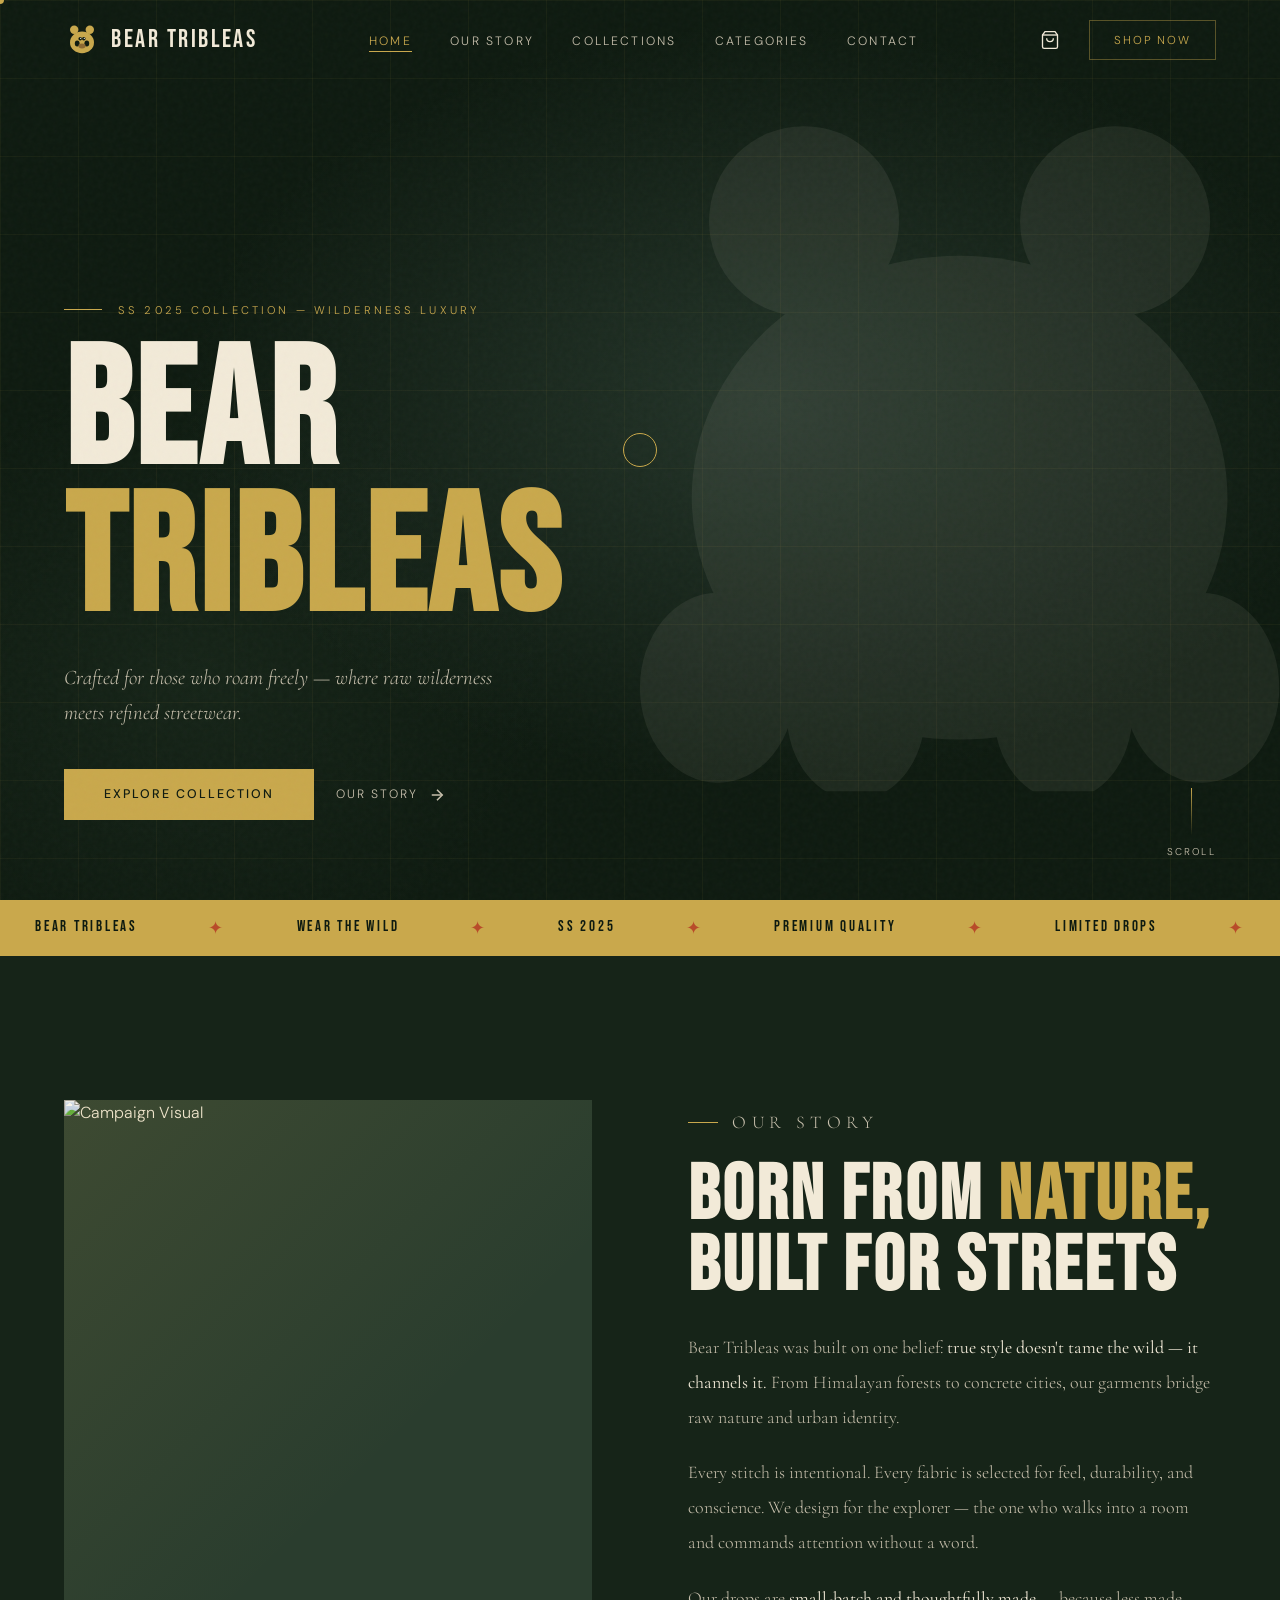
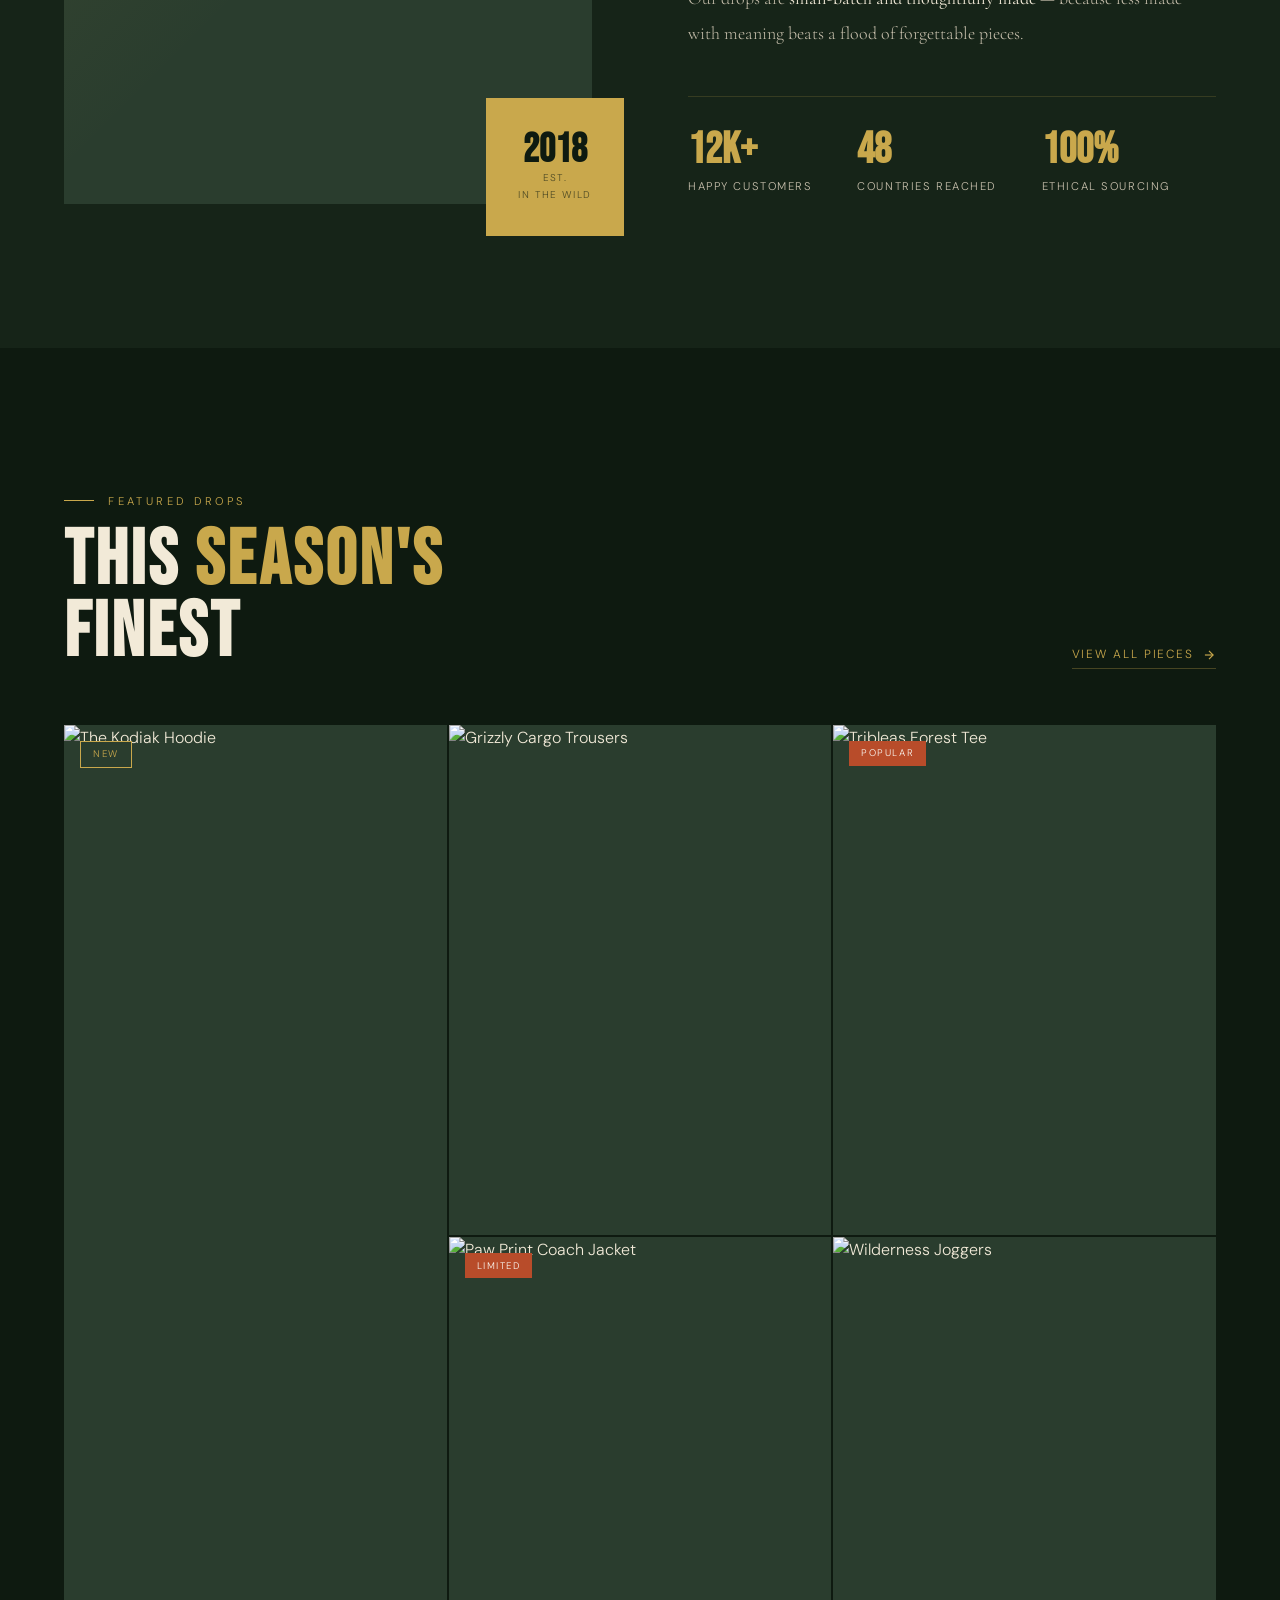
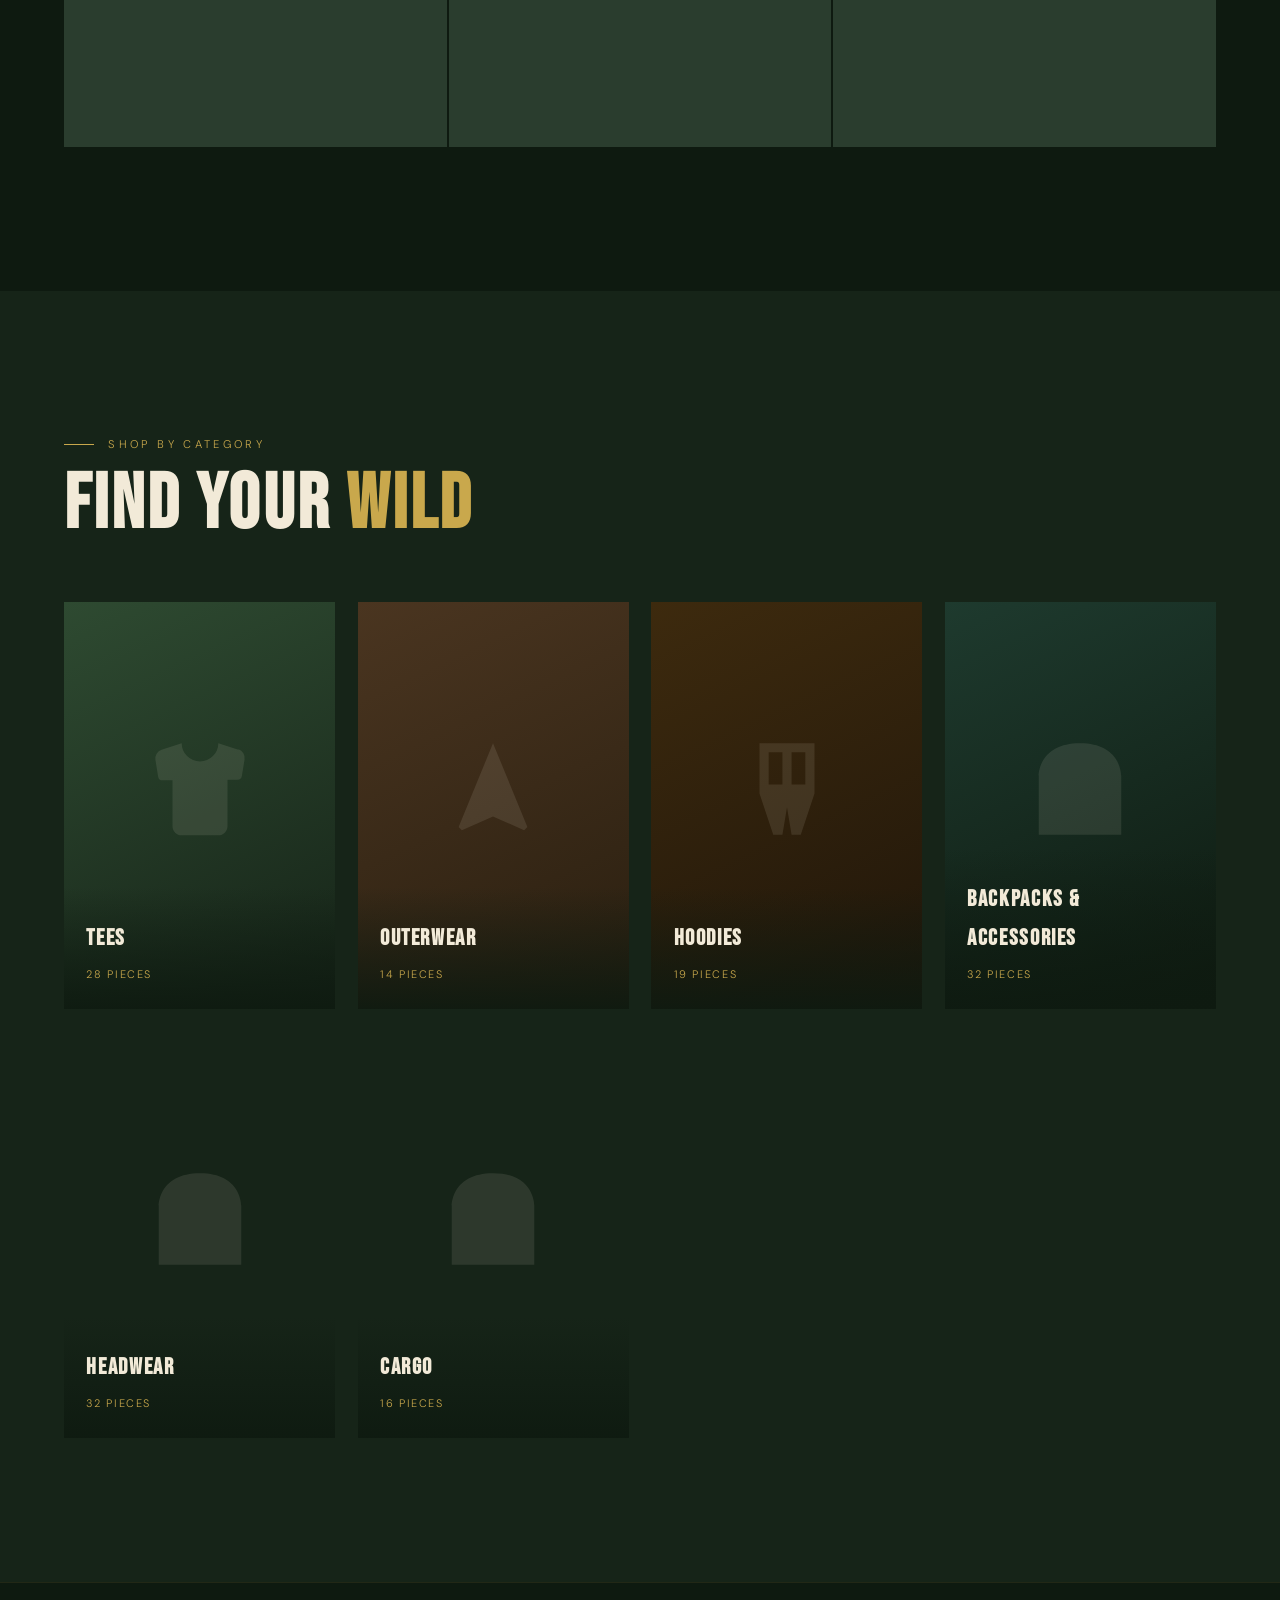
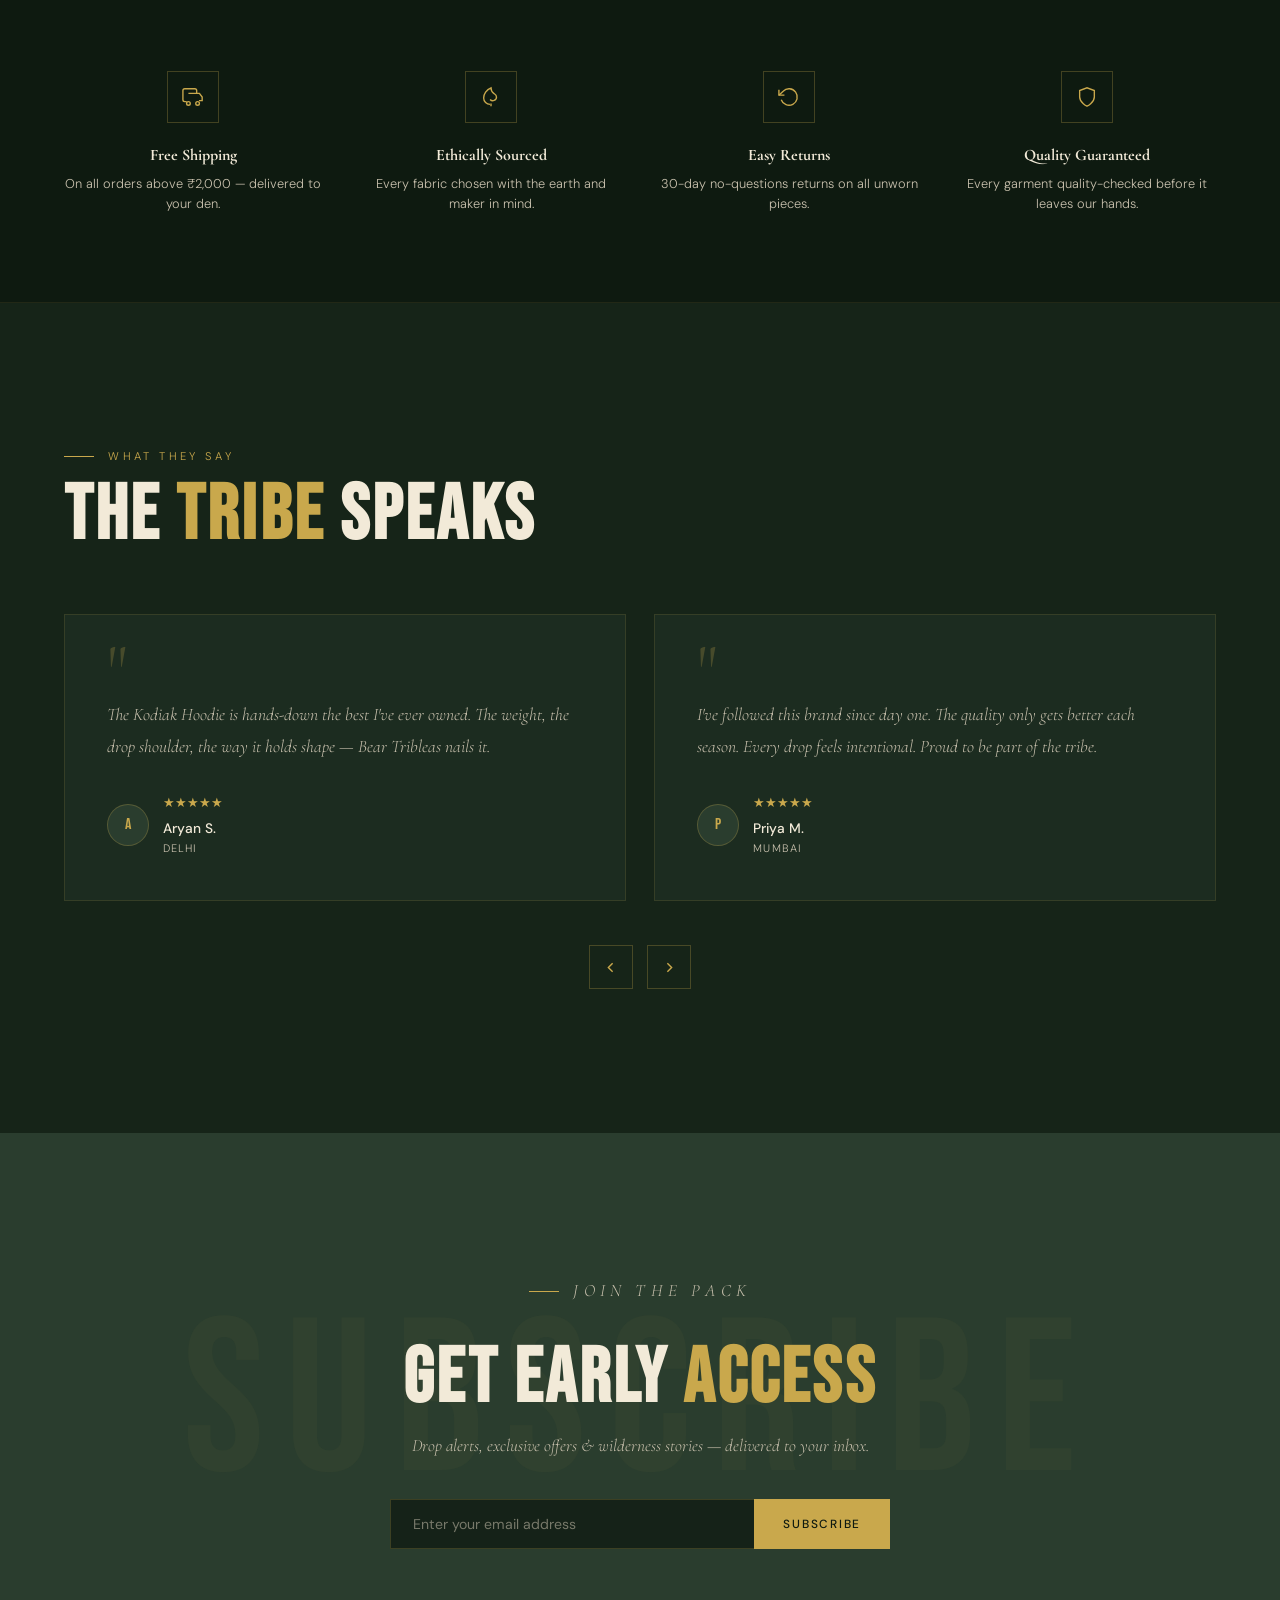
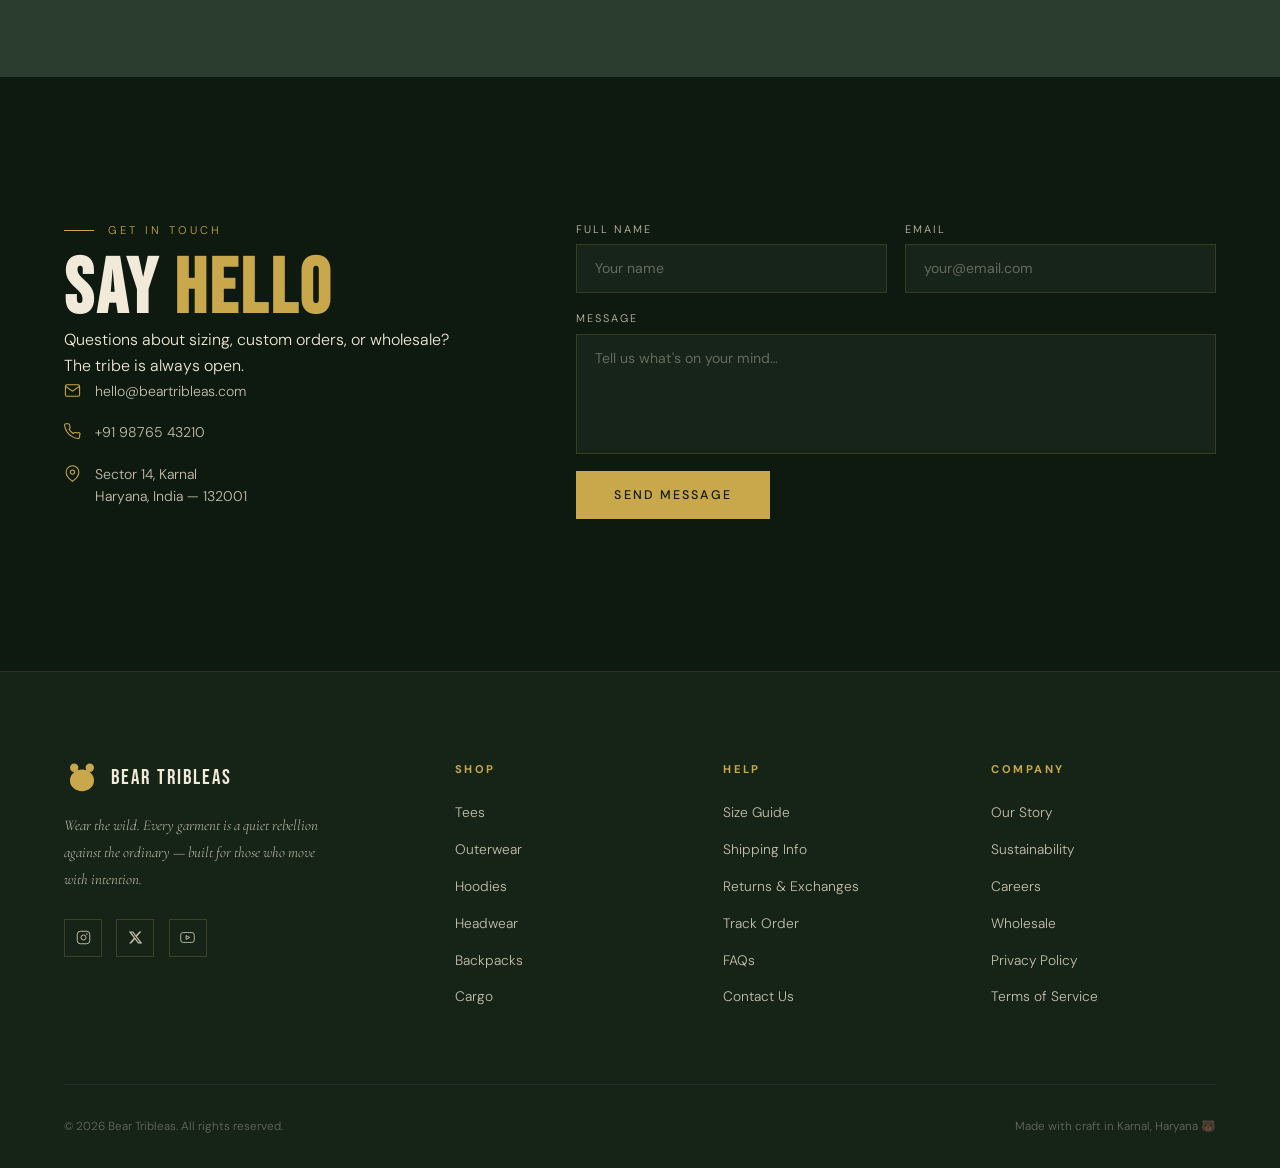
==== index.html @ a5406208 "Add files via upload" ====
<!DOCTYPE html>
<html lang="en">
<head>
  <meta charset="UTF-8"/>
  <meta name="viewport" content="width=device-width, initial-scale=1.0"/>
  <meta name="description" content="Bear Tribleas — Wilderness Luxury Clothing. Where raw nature meets refined streetwear."/>
  <title>Bear Tribleas — Wear the Wild</title>
  <link rel="preconnect" href="https://fonts.googleapis.com"/>
  <link rel="preconnect" href="https://fonts.gstatic.com" crossorigin/>
  <link href="https://fonts.googleapis.com/css2?family=Cormorant+Garamond:ital,wght@0,300;0,400;0,600;1,300;1,400&family=Bebas+Neue&family=DM+Sans:ital,wght@0,300;0,400;0,500;1,300&display=swap" rel="stylesheet"/>
  <link rel="stylesheet" href="style.css"/>
  
  <style>
    /* Dark Theme Checkout Modal Styles */
    .modal-overlay { display:none; position:fixed; inset:0; background:rgba(0,0,0,.8); z-index:9000; align-items:center; justify-content:center; backdrop-filter:blur(5px); }
    .modal-box { background:var(--surface); border:1px solid rgba(201,168,76,.2); padding:40px; border-radius:4px; max-width:440px; width:90%; position:relative; text-align:center; }
    .close-modal { position:absolute; top:16px; right:20px; background:none; border:none; font-size:24px; cursor:pointer; color:var(--muted); transition:color .2s; }
    .close-modal:hover { color:var(--rust); }
    .modal-box h2 { font-family:var(--ff-display); font-size:2.2rem; color:var(--cream); letter-spacing:.05em; margin-bottom:8px; }
    .modal-amount { color:var(--gold); font-family:var(--ff-mono); font-size:1.1rem; margin-bottom:24px; font-weight:700; }
    .pay-tabs { display:flex; gap:10px; margin-bottom:20px; justify-content:center; }
    .pay-tab { padding:10px 24px; border:1px solid rgba(201,168,76,.2); background:transparent; border-radius:2px; cursor:pointer; font-family:var(--ff-mono); font-size:12px; color:var(--muted); transition:all .2s; text-transform:uppercase; letter-spacing:.1em; }
    .pay-tab.active { border-color:var(--gold); color:var(--gold); background:rgba(201,168,76,.08); }
    .pay-input { width:100%; padding:14px 18px; border:1px solid rgba(201,168,76,.2); border-radius:2px; font-family:var(--ff-body); font-size:14px; background:rgba(14,26,16,.5); color:var(--cream); outline:none; margin-bottom:16px; transition:border-color .2s; }
    .pay-input:focus { border-color:var(--gold); }
    .pay-btn { width:100%; background:var(--gold); border:none; border-radius:2px; color:#162418; font-family:var(--ff-mono); font-weight:700; font-size:13px; letter-spacing:.15em; text-transform:uppercase; padding:18px; cursor:pointer; transition:background .2s; }
    .pay-btn:hover { background:var(--gold-lt); }
  </style>
</head>
<body>
<div id="cursor-dot"></div>
<div id="cursor-ring"></div>
<div class="cart-overlay" id="cart-overlay"></div>

<div id="cart-drawer" role="dialog" aria-label="Shopping cart">
  <div class="cart-head">
    <h3>Your Bag</h3>
    <button class="cart-head-close" data-cart-close aria-label="Close cart">
      <svg viewBox="0 0 24 24" fill="none" stroke="currentColor" stroke-width="2"><line x1="18" y1="6" x2="6" y2="18"/><line x1="6" y1="6" x2="18" y2="18"/></svg>
    </button>
  </div>
  <div class="cart-body" id="cart-body"></div>
  <div class="cart-foot">
    <div class="cart-subtotal">
      <span>Total</span>
      <strong id="cart-total">₹0</strong>
    </div>
    <button class="cart-checkout-btn" onclick="openCheckout()" style="border:none; cursor:pointer;">Checkout</button>
  </div>
</div>

<div class="mobile-nav-overlay" id="mobile-nav-overlay">
  <a href="index.html">Home</a>
  <a href="#about">Story</a>
  <a href="#home-collections">Shop</a>
  <a href="#categories">Categories</a>
  <a href="#contact">Contact</a>
</div>

<nav id="main-nav" role="navigation" aria-label="Main navigation">
  <a href="index.html" class="nav-logo" aria-label="Bear Tribleas home">
    <svg viewBox="0 0 60 60" fill="none" xmlns="http://www.w3.org/2000/svg" aria-hidden="true" style="width:36px; height:36px;">
      <circle cx="17" cy="13" r="7" fill="#c9a84c"/>
      <circle cx="43" cy="13" r="7" fill="#c9a84c"/>
      <ellipse cx="30" cy="34" rx="20" ry="18" fill="#c9a84c"/>
      <ellipse cx="22" cy="36" rx="4"  ry="5"  fill="#0e1a10"/>
      <ellipse cx="38" cy="36" rx="4"  ry="5"  fill="#0e1a10"/>
      <ellipse cx="30" cy="40" rx="6"  ry="4"  fill="#8c6832"/>
      <circle cx="27" cy="28" r="3" fill="#0e1a10"/>
      <circle cx="33" cy="28" r="3" fill="#0e1a10"/>
      <circle cx="27.8" cy="27.2" r="1" fill="#fff"/>
      <circle cx="33.8" cy="27.2" r="1" fill="#fff"/>
    </svg>
    <span class="nav-logo-text">Bear Tribleas</span>
  </a>

  <ul class="nav-links">
    <li><a href="#hero" class="active">Home</a></li>
    <li><a href="#about">Our Story</a></li>
    <li><a href="#home-collections">Collections</a></li>
    <li><a href="#categories">Categories</a></li>
    <li><a href="#contact">Contact</a></li>
  </ul>

  <div class="nav-actions">
    <button class="nav-cart-btn" data-cart-open aria-label="Open cart">
      <svg viewBox="0 0 24 24" fill="none" stroke="currentColor" stroke-width="1.6">
        <path d="M6 2L3 6v14a2 2 0 002 2h14a2 2 0 002-2V6l-3-4z"/>
        <line x1="3" y1="6" x2="21" y2="6"/>
        <path d="M16 10a4 4 0 01-8 0"/>
      </svg>
      <span class="cart-badge" id="cart-badge">0</span>
    </button>
    <a href="tees.html" class="nav-shop-btn">Shop Now</a>
    <button class="nav-hamburger" id="nav-hamburger" aria-label="Toggle menu" aria-expanded="false">
      <span></span><span></span><span></span>
    </button>
  </div>
</nav>

<section id="hero">
  <div class="hero-bg" aria-hidden="true"></div>
  <div class="hero-grid" aria-hidden="true"></div>
  <div class="hero-bear-bg" aria-hidden="true">
    <svg viewBox="0 0 400 400" fill="var(--cream)" xmlns="http://www.w3.org/2000/svg">
      <circle cx="110" cy="70"  r="55"/>
      <circle cx="290" cy="70"  r="55"/>
      <ellipse cx="200" cy="230" rx="155" ry="140"/>
      <ellipse cx="60"  cy="340" rx="45"  ry="55"/>
      <ellipse cx="340" cy="340" rx="45"  ry="55"/>
      <ellipse cx="140" cy="355" rx="40"  ry="50"/>
      <ellipse cx="260" cy="355" rx="40"  ry="50"/>
    </svg>
  </div>

  <div class="hero-content">
    <p class="hero-eyebrow">SS 2025 Collection — Wilderness Luxury</p>
    <h1 class="hero-title">BEAR<em>TRIBLEAS</em></h1>
    <p class="hero-sub">Crafted for those who roam freely — where raw wilderness meets refined streetwear.</p>
    <div class="hero-ctas">
      <a href="tees.html" class="btn-primary"><span>Explore Collection</span></a>
      <a href="#about" class="btn-ghost">
        Our Story
        <svg viewBox="0 0 24 24" fill="none" stroke="currentColor" stroke-width="2" width="18" height="18">
          <line x1="5" y1="12" x2="19" y2="12"/>
          <polyline points="12 5 19 12 12 19"/>
        </svg>
      </a>
    </div>
  </div>

  <div class="hero-scroll-hint" aria-hidden="true">
    <div class="scroll-bar"></div>
    <span>Scroll</span>
  </div>
</section>

<div class="marquee-strip" aria-hidden="true">
  <div class="marquee-track">
    <span>Bear Tribleas</span><span class="sep">✦</span>
    <span>Wear The Wild</span><span class="sep">✦</span>
    <span>SS 2025</span><span class="sep">✦</span>
    <span>Premium Quality</span><span class="sep">✦</span>
    <span>Limited Drops</span><span class="sep">✦</span>
    <span>Wilderness Luxury</span><span class="sep">✦</span>
    <span>Crafted Bold</span><span class="sep">✦</span>
    <span>Bear Tribleas</span><span class="sep">✦</span>
    <span>Wear The Wild</span><span class="sep">✦</span>
    <span>SS 2025</span><span class="sep">✦</span>
    <span>Premium Quality</span><span class="sep">✦</span>
    <span>Limited Drops</span><span class="sep">✦</span>
    <span>Wilderness Luxury</span><span class="sep">✦</span>
    <span>Crafted Bold</span><span class="sep">✦</span>
    <span>Bear Tribleas</span><span class="sep">✦</span>
    <span>Wear The Wild</span><span class="sep">✦</span>
    <span>SS 2025</span><span class="sep">✦</span>
    <span>Premium Quality</span><span class="sep">✦</span>
    <span>Limited Drops</span><span class="sep">✦</span>
    <span>Wilderness Luxury</span><span class="sep">✦</span>
    <span>Crafted Bold</span><span class="sep">✦</span>
  </div>
</div>

<section id="about">
  <div class="container">
    <div class="about-grid">
      <div class="about-visual reveal">
        <div class="about-img">
          <img src="https://images.unsplash.com/photo-1551698618-1dfe5d97d256?auto=format&fit=crop&w=800&q=80" alt="Campaign Visual" style="width:100%; height:100%; object-fit:cover;">
        </div>
        <div class="about-badge">
          <strong>2018</strong>
          <small>Est.<br>in the wild</small>
        </div>
      </div>
      <div class="about-copy reveal" style="transition-delay:.18s;">
        <p class="section-label">Our Story</p>
        <h2 class="section-title">Born From <em>Nature,</em><br>Built For Streets</h2>
        <br>
        <p>Bear Tribleas was built on one belief: <strong>true style doesn't tame the wild — it channels it.</strong> From Himalayan forests to concrete cities, our garments bridge raw nature and urban identity.</p>
        <p>Every stitch is intentional. Every fabric is selected for feel, durability, and conscience. We design for the explorer — the one who walks into a room and commands attention without a word.</p>
        <p>Our drops are <strong>small-batch and thoughtfully made</strong> — because less made with meaning beats a flood of forgettable pieces.</p>
        <div class="stats-row">
          <div class="stat"><strong>12K+</strong><span>Happy Customers</span></div>
          <div class="stat"><strong>48</strong><span>Countries Reached</span></div>
          <div class="stat"><strong>100%</strong><span>Ethical Sourcing</span></div>
        </div>
      </div>
    </div>
  </div>
</section>

<section id="home-collections">
  <div class="container">
    <div class="collections-head reveal">
      <div>
        <p class="section-label">Featured Drops</p>
        <h2 class="section-title">This <em>Season's</em><br>Finest</h2>
      </div>
      <a href="tees.html" class="view-all-link">
        View All Pieces
        <svg viewBox="0 0 24 24" fill="none" stroke="currentColor" stroke-width="2"><line x1="5" y1="12" x2="19" y2="12"/><polyline points="12 5 19 12 12 19"/></svg>
      </a>
    </div>

    <div class="products-grid">
      <div class="product-card featured reveal" style="transition-delay:0s;">
        <div class="product-thumb">
          <img src="https://images.unsplash.com/photo-1556821840-3a63f95609a7?auto=format&fit=crop&w=600&q=80" alt="The Kodiak Hoodie" style="width:100%; height:100%; object-fit:cover;">
          <div class="product-badge new">New</div>
        </div>
        <div class="product-info">
          <div class="product-name">The Kodiak Hoodie</div>
          <div class="product-meta">
            <span class="product-price">₹3,499</span>
            <button class="product-add" data-add-cart data-name="The Kodiak Hoodie" data-price="₹3,499" data-img="https://images.unsplash.com/photo-1556821840-3a63f95609a7?auto=format&fit=crop&w=600&q=80" aria-label="Add The Kodiak Hoodie to cart">
              <svg viewBox="0 0 24 24" fill="none" stroke="currentColor" stroke-width="2"><line x1="12" y1="5" x2="12" y2="19"/><line x1="5" y1="12" x2="19" y2="12"/></svg>
            </button>
          </div>
        </div>
      </div>

      <div class="product-card reveal" style="transition-delay:0.08s;">
        <div class="product-thumb">
          <img src="https://images.unsplash.com/photo-1542272604-787c3835535d?auto=format&fit=crop&w=600&q=80" alt="Grizzly Cargo Trousers" style="width:100%; height:100%; object-fit:cover;">
        </div>
        <div class="product-info">
          <div class="product-name">Grizzly Cargo Trousers</div>
          <div class="product-meta">
            <span class="product-price">₹4,299</span>
            <button class="product-add" data-add-cart data-name="Grizzly Cargo Trousers" data-price="₹4,299" data-img="https://images.unsplash.com/photo-1542272604-787c3835535d?auto=format&fit=crop&w=600&q=80" aria-label="Add Grizzly Cargo Trousers to cart">
              <svg viewBox="0 0 24 24" fill="none" stroke="currentColor" stroke-width="2"><line x1="12" y1="5" x2="12" y2="19"/><line x1="5" y1="12" x2="19" y2="12"/></svg>
            </button>
          </div>
        </div>
      </div>

      <div class="product-card reveal" style="transition-delay:0.16s;">
        <div class="product-thumb">
          <img src="https://images.unsplash.com/photo-1521572163474-6864f9cf17ab?auto=format&fit=crop&w=600&q=80" alt="Tribleas Forest Tee" style="width:100%; height:100%; object-fit:cover;">
          <div class="product-badge sale">Popular</div>
        </div>
        <div class="product-info">
          <div class="product-name">Tribleas Forest Tee</div>
          <div class="product-meta">
            <span class="product-price">₹1,799</span>
            <button class="product-add" data-add-cart data-name="Tribleas Forest Tee" data-price="₹1,799" data-img="https://images.unsplash.com/photo-1521572163474-6864f9cf17ab?auto=format&fit=crop&w=600&q=80" aria-label="Add Tribleas Forest Tee to cart">
              <svg viewBox="0 0 24 24" fill="none" stroke="currentColor" stroke-width="2"><line x1="12" y1="5" x2="12" y2="19"/><line x1="5" y1="12" x2="19" y2="12"/></svg>
            </button>
          </div>
        </div>
      </div>

      <div class="product-card reveal" style="transition-delay:0.24s;">
        <div class="product-thumb">
          <img src="https://images.unsplash.com/photo-1591047139829-d91aecb6caea?auto=format&fit=crop&w=600&q=80" alt="Paw Print Coach Jacket" style="width:100%; height:100%; object-fit:cover;">
          <div class="product-badge sale">Limited</div>
        </div>
        <div class="product-info">
          <div class="product-name">Paw Print Coach Jacket</div>
          <div class="product-meta">
            <span class="product-price">₹5,999</span>
            <button class="product-add" data-add-cart data-name="Paw Print Coach Jacket" data-price="₹5,999" data-img="https://images.unsplash.com/photo-1591047139829-d91aecb6caea?auto=format&fit=crop&w=600&q=80" aria-label="Add Paw Print Coach Jacket to cart">
              <svg viewBox="0 0 24 24" fill="none" stroke="currentColor" stroke-width="2"><line x1="12" y1="5" x2="12" y2="19"/><line x1="5" y1="12" x2="19" y2="12"/></svg>
            </button>
          </div>
        </div>
      </div>

      <div class="product-card reveal" style="transition-delay:0.32s;">
        <div class="product-thumb">
          <img src="https://images.unsplash.com/photo-1517438322307-e67111335449?auto=format&fit=crop&w=600&q=80" alt="Wilderness Joggers" style="width:100%; height:100%; object-fit:cover;">
        </div>
        <div class="product-info">
          <div class="product-name">Wilderness Joggers</div>
          <div class="product-meta">
            <span class="product-price">₹2,899</span>
            <button class="product-add" data-add-cart data-name="Wilderness Joggers" data-price="₹2,899" data-img="https://images.unsplash.com/photo-1517438322307-e67111335449?auto=format&fit=crop&w=600&q=80" aria-label="Add Wilderness Joggers to cart">
              <svg viewBox="0 0 24 24" fill="none" stroke="currentColor" stroke-width="2"><line x1="12" y1="5" x2="12" y2="19"/><line x1="5" y1="12" x2="19" y2="12"/></svg>
            </button>
          </div>
        </div>
      </div>
    </div>
  </div>
</section>

<section id="categories">
  <div class="container">
    <div class="reveal">
      <p class="section-label">Shop By Category</p>
      <h2 class="section-title">Find Your <em>Wild</em></h2>
    </div>
    <div class="cats-grid">
      <a href="tees.html" class="cat-card reveal" style="transition-delay:0s;">
        <div class="cat-bg"></div>
        <div class="cat-icon">
          <svg viewBox="0 0 24 24" fill="var(--cream)"><path d="M20.38 3.46L16 2a4 4 0 01-8 0L3.62 3.46a2 2 0 00-1.34 2.23l.58 3.57a1 1 0 00.99.86H6v10c0 1.1.9 2 2 2h8c1.1 0 2-.9 2-2V10h2.15a1 1 0 00.99-.86l.58-3.57a2 2 0 00-1.34-2.23z"/></svg>
        </div>
        <div class="cat-label">
          <h3>Tees</h3>
          <span>28 Pieces</span>
        </div>
      </a>
      <a href="outerwear.html" class="cat-card reveal" style="transition-delay:0.1s;">
        <div class="cat-bg"></div>
        <div class="cat-icon">
          <svg viewBox="0 0 24 24" fill="var(--cream)"><path d="M12 2L4.5 20.29l.71.71L12 18l6.79 3 .71-.71z"/></svg>
        </div>
        <div class="cat-label">
          <h3>Outerwear</h3>
          <span>14 Pieces</span>
        </div>
      </a>
      <a href="hoodies.html" class="cat-card reveal" style="transition-delay:0.2s;">
        <div class="cat-bg"></div>
        <div class="cat-icon">
          <svg viewBox="0 0 24 24" fill="var(--cream)"><path d="M6 2v11l3 9h2l1-6 1 6h2l3-9V2H6zm5 9H8V4h3v7zm5 0h-3V4h3v7z"/></svg>
        </div>
        <div class="cat-label">
          <h3>Hoodies</h3>
          <span>19 Pieces</span>
        </div>
      </a>
      <a href="backpacks.html" class="cat-card reveal" style="transition-delay:0.3s;">
        <div class="cat-bg"></div>
        <div class="cat-icon">
          <svg viewBox="0 0 24 24" fill="var(--cream)"><path d="M3 9h18M3 9s0-7 9-7 9 7 9 7v13H3z"/></svg>
        </div>
        <div class="cat-label">
          <h3>Backpacks & Accessories</h3>
          <span>32 Pieces</span>
        </div>
      </a>
      <a href="headwear.html" class="cat-card reveal" style="transition-delay:0.4s;">
        <div class="cat-bg"></div>
        <div class="cat-icon">
          <svg viewBox="0 0 24 24" fill="var(--cream)"><path d="M3 9h18M3 9s0-7 9-7 9 7 9 7v13H3z"/></svg>
        </div>
        <div class="cat-label">
          <h3>Headwear</h3>
          <span>32 Pieces</span>
        </div>
      </a>
      <a href="cargo.html" class="cat-card reveal" style="transition-delay:0.5s;">
        <div class="cat-bg"></div>
        <div class="cat-icon">
          <svg viewBox="0 0 24 24" fill="var(--cream)"><path d="M3 9h18M3 9s0-7 9-7 9 7 9 7v13H3z"/></svg>
        </div>
        <div class="cat-label">
          <h3>Cargo</h3>
          <span>16 Pieces</span>
        </div>
      </a>
    </div>
  </div>
</section>

<section id="features">
  <div class="container">
    <div class="features-grid">
      <div class="feat reveal">
        <div class="feat-icon">
          <svg viewBox="0 0 24 24" fill="none" stroke="currentColor" stroke-width="1.5">
            <path d="M5 17H3a2 2 0 01-2-2V5a2 2 0 012-2h11a2 2 0 012 2v3m0 0h3l3 4v4h-3.5M17 8H7m0 9a2 2 0 100 4 2 2 0 000-4zm10 0a2 2 0 100 4 2 2 0 000-4z"/>
          </svg>
        </div>
        <h4>Free Shipping</h4>
        <p>On all orders above ₹2,000 — delivered to your den.</p>
      </div>
      <div class="feat reveal">
        <div class="feat-icon">
          <svg viewBox="0 0 24 24" fill="none" stroke="currentColor" stroke-width="1.5">
            <path d="M11 20A7 7 0 014 13C4 9 7 4 12 2c0 3 1.5 5 3 6 1.5 1 3 1.5 3 4a4 4 0 01-7 2.65"/><path d="M12 22v-3"/>
          </svg>
        </div>
        <h4>Ethically Sourced</h4>
        <p>Every fabric chosen with the earth and maker in mind.</p>
      </div>
      <div class="feat reveal">
        <div class="feat-icon">
          <svg viewBox="0 0 24 24" fill="none" stroke="currentColor" stroke-width="1.5">
            <polyline points="1 4 1 10 7 10"/><path d="M3.51 15a9 9 0 102.13-9.36L1 10"/>
          </svg>
        </div>
        <h4>Easy Returns</h4>
        <p>30-day no-questions returns on all unworn pieces.</p>
      </div>
      <div class="feat reveal">
        <div class="feat-icon">
          <svg viewBox="0 0 24 24" fill="none" stroke="currentColor" stroke-width="1.5">
            <path d="M12 22s8-4 8-10V5l-8-3-8 3v7c0 6 8 10 8 10z"/>
          </svg>
        </div>
        <h4>Quality Guaranteed</h4>
        <p>Every garment quality-checked before it leaves our hands.</p>
      </div>
    </div>
  </div>
</section>

<section id="testimonials">
  <div class="container">
    <div class="reveal">
      <p class="section-label">What They Say</p>
      <h2 class="section-title">The <em>Tribe</em> Speaks</h2>
    </div>
    <div class="testi-slider">
      <div class="testi-track" id="testi-track">
        <div class="testi-card">
          <div class="testi-quote">"</div>
          <p class="testi-text">The Kodiak Hoodie is hands-down the best I've ever owned. The weight, the drop shoulder, the way it holds shape — Bear Tribleas nails it.</p>
          <div class="testi-author">
            <div class="author-av">A</div>
            <div>
              <div class="testi-stars">★★★★★</div>
              <div class="author-name">Aryan S.</div>
              <div class="author-loc">Delhi</div>
            </div>
          </div>
        </div>
        <div class="testi-card">
          <div class="testi-quote">"</div>
          <p class="testi-text">I've followed this brand since day one. The quality only gets better each season. Every drop feels intentional. Proud to be part of the tribe.</p>
          <div class="testi-author">
            <div class="author-av">P</div>
            <div>
              <div class="testi-stars">★★★★★</div>
              <div class="author-name">Priya M.</div>
              <div class="author-loc">Mumbai</div>
            </div>
          </div>
        </div>
        <div class="testi-card">
          <div class="testi-quote">"</div>
          <p class="testi-text">Ordered the Grizzly Cargos and they arrived in two days. Fit is immaculate — exactly as described. Even the packaging felt premium.</p>
          <div class="testi-author">
            <div class="author-av">R</div>
            <div>
              <div class="testi-stars">★★★★★</div>
              <div class="author-name">Rishi K.</div>
              <div class="author-loc">Bengaluru</div>
            </div>
          </div>
        </div>
        <div class="testi-card">
          <div class="testi-quote">"</div>
          <p class="testi-text">The Coach Jacket is a work of art. I've gotten more compliments wearing this than anything else in my wardrobe. Worth every rupee.</p>
          <div class="testi-author">
            <div class="author-av">N</div>
            <div>
              <div class="testi-stars">★★★★★</div>
              <div class="author-name">Naina T.</div>
              <div class="author-loc">Jaipur</div>
            </div>
          </div>
        </div>
      </div>
    </div>
    <div class="slider-nav">
      <button id="slider-prev" aria-label="Previous review">
        <svg viewBox="0 0 24 24" fill="none" stroke="currentColor" stroke-width="2"><polyline points="15 18 9 12 15 6"/></svg>
      </button>
      <button id="slider-next" aria-label="Next review">
        <svg viewBox="0 0 24 24" fill="none" stroke="currentColor" stroke-width="2"><polyline points="9 18 15 12 9 6"/></svg>
      </button>
    </div>
  </div>
</section>

<section id="newsletter">
  <div class="nl-bg-text" aria-hidden="true">SUBSCRIBE</div>
  <div class="container nl-content reveal">
    <p class="section-label">Join The Pack</p>
    <h2 class="section-title">Get Early <em>Access</em></h2>
    <p>Drop alerts, exclusive offers & wilderness stories — delivered to your inbox.</p>
    <form class="nl-form" id="nl-form" action="#">
      <input type="email" name="nl_email" placeholder="Enter your email address" required aria-label="Email address"/>
      <button type="submit">Subscribe</button>
    </form>
  </div>
</section>

<section id="contact">
  <div class="container">
    <div class="contact-grid">
      <div class="reveal">
        <p class="section-label">Get In Touch</p>
        <h2 class="section-title">Say <em>Hello</em></h2>
        <p>Questions about sizing, custom orders, or wholesale? The tribe is always open.</p>
        <div class="contact-detail">
          <svg viewBox="0 0 24 24" fill="none" stroke="currentColor" stroke-width="1.5"><path d="M4 4h16c1.1 0 2 .9 2 2v12c0 1.1-.9 2-2 2H4c-1.1 0-2-.9-2-2V6c0-1.1.9-2 2-2z"/><polyline points="22,6 12,13 2,6"/></svg>
          <span>hello@beartribleas.com</span>
        </div>
        <div class="contact-detail">
          <svg viewBox="0 0 24 24" fill="none" stroke="currentColor" stroke-width="1.5"><path d="M22 16.92v3a2 2 0 01-2.18 2 19.79 19.79 0 01-8.63-3.07A19.5 19.5 0 013.9 11.86a19.79 19.79 0 01-3.07-8.67A2 2 0 012.81 1h3a2 2 0 012 1.72 12.84 12.84 0 00.7 2.81 2 2 0 01-.45 2.11L7.09 8.91a16 16 0 006 6l.97-.96a2 2 0 012.11-.45 12.84 12.84 0 002.81.7A2 2 0 0122 16.92z"/></svg>
          <span>+91 98765 43210</span>
        </div>
        <div class="contact-detail">
          <svg viewBox="0 0 24 24" fill="none" stroke="currentColor" stroke-width="1.5"><path d="M21 10c0 7-9 13-9 13s-9-6-9-13a9 9 0 0118 0z"/><circle cx="12" cy="10" r="3"/></svg>
          <span>Sector 14, Karnal<br>Haryana, India — 132001</span>
        </div>
      </div>

      <div class="reveal" style="transition-delay:.18s;">
        <form class="contact-form" action="#">
          <div class="form-row">
            <div class="form-group">
              <label for="con_name">Full Name</label>
              <input type="text" id="con_name" name="con_name" placeholder="Your name" required/>
            </div>
            <div class="form-group">
              <label for="con_email">Email</label>
              <input type="email" id="con_email" name="con_email" placeholder="your@email.com" required/>
            </div>
          </div>
          <div class="form-group">
            <label for="con_message">Message</label>
            <textarea id="con_message" name="con_message" rows="5" placeholder="Tell us what's on your mind…" required></textarea>
          </div>
          <button type="submit" class="form-submit">Send Message</button>
        </form>
      </div>
    </div>
  </div>
</section>

<footer id="main-footer">
  <div class="container">
    <div class="footer-grid">
      <div>
        <a href="index.html" class="nav-logo" aria-label="Bear Tribleas home">
          <svg viewBox="0 0 60 60" fill="none" xmlns="http://www.w3.org/2000/svg" width="30" height="30">
            <circle cx="17" cy="13" r="7" fill="#c9a84c"/>
            <circle cx="43" cy="13" r="7" fill="#c9a84c"/>
            <ellipse cx="30" cy="34" rx="20" ry="18" fill="#c9a84c"/>
          </svg>
          <span class="nav-logo-text" style="font-size:1.3rem;">Bear Tribleas</span>
        </a>
        <p class="footer-brand-desc">Wear the wild. Every garment is a quiet rebellion against the ordinary — built for those who move with intention.</p>
        <div class="social-row">
          <a href="#" class="social-btn" aria-label="Instagram">
            <svg viewBox="0 0 24 24" fill="none" stroke="currentColor" stroke-width="1.5"><rect x="2" y="2" width="20" height="20" rx="5"/><circle cx="12" cy="12" r="4"/><circle cx="17.5" cy="6.5" r=".5" fill="currentColor"/></svg>
          </a>
          <a href="#" class="social-btn" aria-label="Twitter / X">
            <svg viewBox="0 0 24 24" fill="currentColor"><path d="M18.244 2.25h3.308l-7.227 8.26 8.502 11.24H16.17l-5.214-6.817L4.99 21.75H1.68l7.73-8.835L1.254 2.25H8.08l4.713 6.231zm-1.161 17.52h1.833L7.084 4.126H5.117z"/></svg>
          </a>
          <a href="#" class="social-btn" aria-label="YouTube">
            <svg viewBox="0 0 24 24" fill="none" stroke="currentColor" stroke-width="1.5"><path d="M22.54 6.42a2.78 2.78 0 00-1.95-1.97C18.88 4 12 4 12 4s-6.88 0-8.59.46a2.78 2.78 0 00-1.95 1.97A29 29 0 001 12a29 29 0 00.46 5.58A2.78 2.78 0 003.41 19.6C5.12 20 12 20 12 20s6.88 0 8.59-.46a2.78 2.78 0 001.95-1.95A29 29 0 0023 12a29 29 0 00-.46-5.58z"/><polygon points="9.75 15.02 15.5 12 9.75 8.98 9.75 15.02"/></svg>
          </a>
        </div>
      </div>

      <div class="footer-col">
        <h4>Shop</h4>
        <ul>
          <li><a href="tees.html">Tees</a></li>
          <li><a href="outerwear.html">Outerwear</a></li>
          <li><a href="hoodies.html">Hoodies</a></li>
          <li><a href="headwear.html">Headwear</a></li>
          <li><a href="backpacks.html">Backpacks</a></li>
          <li><a href="cargo.html">Cargo</a></li>
        </ul>
      </div>

      <div class="footer-col">
        <h4>Help</h4>
        <ul>
          <li><a href="#">Size Guide</a></li>
          <li><a href="#">Shipping Info</a></li>
          <li><a href="#">Returns &amp; Exchanges</a></li>
          <li><a href="#">Track Order</a></li>
          <li><a href="#">FAQs</a></li>
          <li><a href="#contact">Contact Us</a></li>
        </ul>
      </div>

      <div class="footer-col">
        <h4>Company</h4>
        <ul>
          <li><a href="#about">Our Story</a></li>
          <li><a href="#">Sustainability</a></li>
          <li><a href="#">Careers</a></li>
          <li><a href="#">Wholesale</a></li>
          <li><a href="#">Privacy Policy</a></li>
          <li><a href="#">Terms of Service</a></li>
        </ul>
      </div>
    </div>

    <div class="footer-bottom">
      <p>&copy; 2026 Bear Tribleas. All rights reserved.</p>
      <p>Made with craft in Karnal, Haryana 🐻</p>
    </div>
  </div>
</footer>

<div class="modal-overlay" id="checkoutModal">
  <div class="modal-box">
    <button class="close-modal" onclick="closeCheckout()">&times;</button>
    <h2>Secure Checkout</h2>
    <p class="modal-amount">Total Due: <span id="modal-amount">₹0</span></p>
    <div class="pay-tabs">
      <button class="pay-tab active" id="tab-upi"  onclick="togglePayment('upi')">📱 Scan &amp; Pay</button>
      <button class="pay-tab"        id="tab-card" onclick="togglePayment('card')">💳 Card</button>
    </div>
    <div id="section-upi">
      <div style="margin-bottom:20px; display:flex; justify-content:center;">
        <img id="upi-qr-code" src="" alt="UPI QR Code" style="width:180px;height:180px;border:1px solid rgba(201,168,76,.2);border-radius:4px;padding:10px;background:rgba(14,26,16,.5);">
      </div>
      <input type="text" class="pay-input" placeholder="yourname@upi (optional)">
    </div>
    <div id="section-card" style="display:none;">
      <input type="text" class="pay-input" placeholder="Card Number — XXXX XXXX XXXX XXXX">
      <div style="display:flex; gap:10px;">
        <input type="text" class="pay-input" placeholder="MM / YY">
        <input type="text" class="pay-input" placeholder="CVV">
      </div>
    </div>
    <button class="pay-btn" onclick="submitPayment()">CONFIRM PAYMENT</button>
  </div>
</div>

<script src="script.js"></script>
</body>
</html>
---- style.css ----
/* ═══════════════════════════════════════════════════════════════
   BEAR TRIBLEAS — style.css
   Wilderness Luxury Clothing Brand
═══════════════════════════════════════════════════════════════ */

:root {
  --forest:   #0e1a10;
  --deep:     #162418;
  --mid:      #2a3d2e;
  --bark:     #8c6832;
  --gold:     #c9a84c;
  --gold-lt:  #e2c47a;
  --cream:    #f2ead8;
  --parchm:   #e4d9be;
  --rust:     #b84c2a;
  --white:    #faf8f2;
  --smoke:    #c8c0ad;
  --muted:    #6e6456;

  --ff-display: 'Bebas Neue', sans-serif;
  --ff-serif:   'Cormorant Garamond', serif;
  --ff-body:    'DM Sans', sans-serif;

  --ease-expo:   cubic-bezier(0.16,1,0.3,1);
  --ease-bounce: cubic-bezier(0.34,1.56,0.64,1);

  --nav-h: 80px;
}

/* ── RESET ─────────────────────────────────────────────────── */
*,*::before,*::after { box-sizing:border-box; margin:0; padding:0; }
html { scroll-behavior:smooth; font-size:16px; }
body {
  background:var(--forest);
  color:var(--cream);
  font-family:var(--ff-body);
  font-weight:300;
  line-height:1.65;
  overflow-x:hidden;
  cursor:none; /* Hides the native system cursor */
}
a  { color:inherit; text-decoration:none; }
img { display:block; width:100%; object-fit:cover; }
button { cursor:none; font-family:inherit; border:none; background:none; }
ul { list-style:none; }
input,textarea,select { font-family:inherit; }

/* ── NOISE OVERLAY ─────────────────────────────────────────── */
body::before {
  content:'';
  position:fixed; inset:0;
  background-image:url("data:image/svg+xml,%3Csvg viewBox='0 0 200 200' xmlns='http://www.w3.org/2000/svg'%3E%3Cfilter id='n'%3E%3CfeTurbulence type='fractalNoise' baseFrequency='0.9' numOctaves='4' stitchTiles='stitch'/%3E%3C/filter%3E%3Crect width='100%25' height='100%25' filter='url(%23n)'/%3E%3C/svg%3E");
  opacity:.03;
  pointer-events:none;
  z-index:9000;
}

/* ── CUSTOM CURSOR ─────────────────────────────────────────── */
#cursor-dot {
    position:fixed;
    width:8px;
    height:8px;
    background:#c9a84c;
    border-radius:50%;
    pointer-events:none; /* CRITICAL: Allows clicks to pass through */
    z-index:99999;
    transform:translate(-50%,-50%);
    top:0; left:0;
    transition:opacity .3s;
}

#cursor-ring {
    position:fixed;
    width:34px;
    height:34px;
    border:1.5px solid #c9a84c;
    border-radius:50%;
    pointer-events:none; /* CRITICAL: Allows clicks to pass through */
    z-index:99998;
    transform:translate(-50%,-50%);
    top:0; left:0;
    transition:width .25s var(--ease-expo),
               height .25s var(--ease-expo),
               border-color .25s;
}

body.hov #cursor-ring {
  width:58px; height:58px;
  border-color:var(--rust);
}

/* ── SCROLL REVEAL ─────────────────────────────────────────── */
.reveal {
  opacity:0;
  transform:translateY(36px);
  transition:opacity .85s var(--ease-expo), transform .85s var(--ease-expo);
}
.reveal.in { opacity:1; transform:translateY(0); }

/* ── LAYOUT HELPERS ────────────────────────────────────────── */
.container { max-width:1340px; margin:0 auto; padding:0 4rem; }
section { position:relative; }

.section-label {
  font-size:.7rem;
  letter-spacing:.3em;
  text-transform:uppercase;
  color:var(--gold);
  display:flex;
  align-items:center;
  gap:.9rem;
  margin-bottom:1rem;
}
.section-label::before {
  content:'';
  display:inline-block;
  width:30px; height:1px;
  background:var(--gold);
}
.section-title {
  font-family:var(--ff-display);
  font-size:clamp(3rem,6vw,5.8rem);
  line-height:.93;
  letter-spacing:.04em;
  color:var(--cream);
}
.section-title em { font-style:normal; color:var(--gold); }

/* ── BUTTONS ───────────────────────────────────────────────── */
.btn-primary {
  display:inline-block;
  padding:.95rem 2.5rem;
  background:var(--gold);
  color:var(--forest);
  font-size:.78rem;
  font-weight:500;
  letter-spacing:.16em;
  text-transform:uppercase;
  position:relative;
  overflow:hidden;
  transition:color .3s;
}
.btn-primary::before {
  content:'';
  position:absolute; inset:0;
  background:var(--rust);
  transform:scaleX(0);
  transform-origin:left;
  transition:transform .4s var(--ease-expo);
}
.btn-primary:hover::before { transform:scaleX(1); }
.btn-primary:hover { color:var(--white); }
.btn-primary span { position:relative; z-index:1; }

.btn-ghost {
  display:inline-flex;
  align-items:center;
  gap:.65rem;
  font-size:.76rem;
  letter-spacing:.16em;
  text-transform:uppercase;
  color:var(--smoke);
  transition:color .25s;
}
.btn-ghost svg { transition:transform .3s var(--ease-bounce); }
.btn-ghost:hover { color:var(--cream); }
.btn-ghost:hover svg { transform:translateX(5px); }

.btn-outline {
  display:inline-block;
  padding:.85rem 2.2rem;
  border:1px solid var(--gold);
  color:var(--gold);
  font-size:.76rem;
  letter-spacing:.16em;
  text-transform:uppercase;
  transition:background .25s, color .25s;
}
.btn-outline:hover { background:var(--gold); color:var(--forest); }

/* ═══════════════════════════════════════════════════════════
   NAVIGATION
═══════════════════════════════════════════════════════════ */
#main-nav {
  position:fixed; top:0; left:0; right:0;
  z-index:800;
  padding:0 4rem;
  height:var(--nav-h);
  display:flex;
  align-items:center;
  justify-content:space-between;
  transition:background .4s, box-shadow .4s;
}
#main-nav.scrolled {
  background:rgba(14,26,16,.94);
  backdrop-filter:blur(20px);
  box-shadow:0 1px 0 rgba(201,168,76,.12);
}

.nav-logo {
  display:flex;
  align-items:center;
  gap:.7rem;
  text-decoration:none;
}
.nav-logo svg { width:36px; height:36px; }
.nav-logo-text {
  font-family:var(--ff-display);
  font-size:1.55rem;
  letter-spacing:.1em;
  color:var(--cream);
}

.nav-links {
  display:flex;
  align-items:center;
  gap:2.4rem;
}
.nav-links a {
  font-size:.76rem;
  letter-spacing:.18em;
  text-transform:uppercase;
  color:var(--smoke);
  position:relative;
  transition:color .25s;
}
.nav-links a::after {
  content:'';
  position:absolute;
  bottom:-3px; left:0; right:0;
  height:1px;
  background:var(--gold);
  transform:scaleX(0);
  transform-origin:left;
  transition:transform .3s var(--ease-expo);
}
.nav-links a:hover,
.nav-links a.active { color:var(--gold); }
.nav-links a:hover::after,
.nav-links a.active::after { transform:scaleX(1); }

.nav-actions { display:flex; align-items:center; gap:1.2rem; }

.nav-cart-btn {
  position:relative;
  width:40px; height:40px;
  display:flex;
  align-items:center;
  justify-content:center;
  color:var(--cream);
  transition:color .25s;
}
.nav-cart-btn:hover { color:var(--gold); }
.nav-cart-btn svg { width:20px; height:20px; }

.cart-badge {
  position:absolute;
  top:-4px; right:-4px;
  width:17px; height:17px;
  background:var(--rust);
  border-radius:50%;
  font-size:.58rem;
  display:none;
  align-items:center;
  justify-content:center;
  color:var(--white);
  font-weight:500;
}
.cart-badge.show { display:flex; }

.nav-shop-btn {
  padding:.6rem 1.5rem;
  border:1px solid rgba(201,168,76,.4);
  color:var(--gold);
  font-size:.72rem;
  letter-spacing:.16em;
  text-transform:uppercase;
  transition:background .25s, border-color .25s;
}
.nav-shop-btn:hover {
  background:var(--gold);
  color:var(--forest);
  border-color:var(--gold);
}

.nav-hamburger {
  display:none;
  flex-direction:column;
  gap:5px;
  width:32px;
  padding:3px 0;
}
.nav-hamburger span {
  display:block;
  height:1.5px;
  background:var(--cream);
  transition:transform .35s var(--ease-expo), opacity .25s;
}

.mobile-nav-overlay {
  display:none;
  position:fixed; inset:0;
  background:var(--forest);
  z-index:790;
  flex-direction:column;
  align-items:center;
  justify-content:center;
  gap:2.2rem;
  opacity:0;
  transition:opacity .4s;
}
.mobile-nav-overlay.open { display:flex; opacity:1; }
.mobile-nav-overlay a {
  font-family:var(--ff-display);
  font-size:2.8rem;
  letter-spacing:.08em;
  color:var(--smoke);
  transition:color .2s;
}
.mobile-nav-overlay a:hover { color:var(--gold); }

/* ═══════════════════════════════════════════════════════════
   CART DRAWER
═══════════════════════════════════════════════════════════ */
.cart-overlay {
  position:fixed; inset:0;
  background:rgba(0,0,0,.55);
  z-index:850;
  opacity:0;
  pointer-events:none;
  transition:opacity .4s;
}
.cart-overlay.open { opacity:1; pointer-events:all; }

#cart-drawer {
  position:fixed;
  top:0; right:0; bottom:0;
  width:420px;
  background:var(--deep);
  border-left:1px solid rgba(201,168,76,.14);
  z-index:860;
  transform:translateX(100%);
  transition:transform .5s var(--ease-expo);
  display:flex;
  flex-direction:column;
}
#cart-drawer.open { transform:translateX(0); }

.cart-head {
  display:flex;
  align-items:center;
  justify-content:space-between;
  padding:1.8rem 2rem 1.4rem;
  border-bottom:1px solid rgba(201,168,76,.1);
}
.cart-head h3 {
  font-family:var(--ff-display);
  font-size:1.5rem;
  letter-spacing:.06em;
  color:var(--cream);
}
.cart-head-close {
  width:34px; height:34px;
  display:flex; align-items:center; justify-content:center;
  border:1px solid rgba(255,255,255,.1);
  color:var(--smoke);
  transition:color .2s, border-color .2s;
}
.cart-head-close:hover { color:var(--rust); border-color:var(--rust); }
.cart-head-close svg { width:15px; height:15px; }

.cart-body {
  flex:1;
  overflow-y:auto;
  padding:1.4rem 2rem;
}
.cart-empty-state {
  height:100%;
  display:flex;
  flex-direction:column;
  align-items:center;
  justify-content:center;
  gap:1rem;
  color:var(--smoke);
  opacity:.4;
}
.cart-empty-state svg { width:44px; height:44px; }
.cart-empty-state p { font-family:var(--ff-serif); font-style:italic; }

.cart-item {
  display:flex;
  gap:1rem;
  padding:1rem 0;
  border-bottom:1px solid rgba(255,255,255,.05);
}
.cart-item-thumb {
  width:68px; height:86px;
  background:var(--mid);
  flex-shrink:0;
  display:flex; align-items:center; justify-content:center;
  color:var(--smoke); opacity:.35;
}
.cart-item-thumb svg { width:26px; height:26px; }
.cart-item-name { font-family:var(--ff-serif); font-size:.92rem; color:var(--cream); margin-bottom:.2rem; }
.cart-item-price { font-family:var(--ff-display); font-size:1.05rem; color:var(--gold); letter-spacing:.04em; }
.cart-item-qty {
  display:flex; align-items:center; gap:.5rem; margin-top:.5rem;
}
.qty-btn {
  width:22px; height:22px;
  border:1px solid rgba(201,168,76,.3);
  display:flex; align-items:center; justify-content:center;
  color:var(--gold); font-size:.85rem;
  transition:background .2s;
}
.qty-btn:hover { background:var(--gold); color:var(--forest); }
.qty-num { font-size:.85rem; color:var(--cream); min-width:18px; text-align:center; }
.cart-item-remove {
  margin-left:auto; color:var(--muted);
  font-size:.7rem; letter-spacing:.1em; text-transform:uppercase;
  align-self:flex-start; transition:color .2s;
}
.cart-item-remove:hover { color:var(--rust); }

.cart-foot {
  padding:1.4rem 2rem 2rem;
  border-top:1px solid rgba(201,168,76,.1);
}
.cart-subtotal {
  display:flex; justify-content:space-between; align-items:center; margin-bottom:1.4rem;
}
.cart-subtotal span { font-size:.72rem; letter-spacing:.15em; text-transform:uppercase; color:var(--smoke); }
.cart-subtotal strong { font-family:var(--ff-display); font-size:1.9rem; color:var(--gold); }
.cart-checkout-btn {
  display:block; width:100%; padding:1.1rem;
  background:var(--gold); color:var(--forest);
  text-align:center; font-size:.8rem; font-weight:500;
  letter-spacing:.18em; text-transform:uppercase;
  transition:background .25s;
}
.cart-checkout-btn:hover { background:var(--rust); color:var(--white); }

/* ═══════════════════════════════════════════════════════════
   MARQUEE
═══════════════════════════════════════════════════════════ */
.marquee-strip {
  background:var(--gold); color:var(--forest);
  padding:.8rem 0; overflow:hidden; white-space:nowrap;
}
.marquee-track {
  display:inline-flex;
  animation:marquee 24s linear infinite;
}
.marquee-track span {
  font-family:var(--ff-display);
  font-size:.95rem; letter-spacing:.18em; padding:0 2.2rem;
}
.marquee-track .sep { color:var(--rust); font-size:1.1rem; }
@keyframes marquee {
  from { transform:translateX(0); }
  to   { transform:translateX(-50%); }
}

/* ═══════════════════════════════════════════════════════════
   HERO
═══════════════════════════════════════════════════════════ */
#hero {
  position:relative; min-height:100vh;
  display:flex; flex-direction:column;
  justify-content:flex-end;
  padding:0 4rem 5rem; overflow:hidden;
}
.hero-bg {
  position:absolute; inset:0;
  background:
    radial-gradient(ellipse 70% 65% at 60% 45%, #233328 0%, transparent 65%),
    radial-gradient(ellipse 50% 60% at 15% 75%, #162418 0%, transparent 55%),
    var(--forest);
}
.hero-grid {
  position:absolute; inset:0;
  background-image:
    linear-gradient(rgba(201,168,76,.055) 1px, transparent 1px),
    linear-gradient(90deg, rgba(201,168,76,.055) 1px, transparent 1px);
  background-size:78px 78px;
}
.hero-bear-bg {
  position:absolute; right:-2%; top:50%;
  transform:translateY(-50%);
  width:54vw; max-width:860px;
  opacity:.07; pointer-events:none;
  animation:bearDrift 9s ease-in-out infinite alternate;
}
@keyframes bearDrift {
  from { transform:translateY(-50%) scale(1); }
  to   { transform:translateY(-53%) scale(1.04); }
}
.hero-content { position:relative; z-index:2; }
.hero-eyebrow {
  display:flex; align-items:center; gap:1rem;
  font-size:.7rem; letter-spacing:.28em; text-transform:uppercase;
  color:var(--gold); margin-bottom:1.4rem;
  opacity:0; animation:slideUp .8s .3s var(--ease-expo) forwards;
}
.hero-eyebrow::before {
  content:''; display:inline-block;
  width:38px; height:1px; background:var(--gold);
}
.hero-title {
  font-family:var(--ff-display);
  font-size:clamp(5.5rem,13vw,14rem);
  line-height:.88; letter-spacing:.02em; color:var(--cream);
  opacity:0; animation:slideUp .9s .5s var(--ease-expo) forwards;
}
.hero-title em { font-style:normal; color:var(--gold); display:block; }
.hero-sub {
  font-family:var(--ff-serif);
  font-size:clamp(1rem,1.8vw,1.3rem);
  font-style:italic; color:var(--smoke);
  margin-top:1.6rem; max-width:460px; line-height:1.7;
  opacity:0; animation:slideUp .8s .72s var(--ease-expo) forwards;
}
.hero-ctas {
  display:flex; gap:1.4rem; align-items:center; margin-top:2.4rem;
  opacity:0; animation:slideUp .8s .92s var(--ease-expo) forwards;
}
.hero-scroll-hint {
  position:absolute; bottom:2.5rem; right:4rem;
  display:flex; flex-direction:column; align-items:center;
  gap:.5rem; font-size:.62rem; letter-spacing:.22em;
  text-transform:uppercase; color:var(--smoke);
  opacity:0; animation:fadeIn 1s 1.5s forwards;
}
.scroll-bar {
  width:1px; height:48px;
  background:linear-gradient(to bottom, var(--gold), transparent);
  animation:scrollPulse 2.2s ease-in-out infinite;
}
@keyframes scrollPulse {
  0%,100%{ opacity:1; transform:scaleY(1); }
  50%    { opacity:.35; transform:scaleY(.6); }
}
@keyframes slideUp {
  from { opacity:0; transform:translateY(28px); }
  to   { opacity:1; transform:translateY(0); }
}
@keyframes fadeIn { from{opacity:0}to{opacity:1} }

/* ═══════════════════════════════════════════════════════════
   ABOUT
═══════════════════════════════════════════════════════════ */
#about { padding:9rem 0; background:var(--deep); }
.about-grid {
  display:grid; grid-template-columns:1fr 1fr;
  gap:6rem; align-items:center;
}
.about-visual { position:relative; }
.about-img {
  aspect-ratio:3/4; background:var(--mid);
  overflow:hidden; position:relative;
}
.about-img::after {
  content:''; position:absolute; inset:0;
  background:linear-gradient(135deg,rgba(201,168,76,.12) 0%,transparent 55%);
}
.about-img-ph {
  width:100%; height:100%;
  display:flex; flex-direction:column;
  align-items:center; justify-content:center;
  gap:1rem; color:var(--smoke); opacity:.3;
}
.about-img-ph svg { width:72px; height:72px; }
.about-img-ph p { font-family:var(--ff-serif); font-style:italic; }
.about-badge {
  position:absolute; bottom:-2rem; right:-2rem;
  width:138px; height:138px; background:var(--gold);
  display:flex; flex-direction:column;
  align-items:center; justify-content:center;
  text-align:center; padding:1rem;
}
.about-badge strong {
  font-family:var(--ff-display); font-size:2.5rem;
  color:var(--forest); line-height:1;
}
.about-badge small {
  font-size:.62rem; letter-spacing:.14em; text-transform:uppercase;
  color:var(--forest); opacity:.65;
}
.about-copy p {
  font-family:var(--ff-serif); font-size:1.12rem;
  color:var(--smoke); line-height:1.95; margin-bottom:1.3rem;
}
.about-copy p strong { color:var(--cream); font-weight:400; }
.stats-row {
  display:flex; gap:2.8rem; margin-top:2.8rem;
  padding-top:2rem; border-top:1px solid rgba(201,168,76,.18);
}
.stat strong {
  font-family:var(--ff-display); font-size:2.7rem;
  color:var(--gold); line-height:1; display:block;
}
.stat span { font-size:.7rem; letter-spacing:.14em; text-transform:uppercase; color:var(--smoke); }

/* ═══════════════════════════════════════════════════════════
   HOME COLLECTIONS PREVIEW
═══════════════════════════════════════════════════════════ */
#home-collections { padding:9rem 0; background:var(--forest); }
.collections-head {
  display:flex; align-items:flex-end;
  justify-content:space-between; margin-bottom:3.5rem;
}
.view-all-link {
  font-size:.74rem; letter-spacing:.16em; text-transform:uppercase;
  color:var(--gold); display:inline-flex; align-items:center;
  gap:.5rem; border-bottom:1px solid rgba(201,168,76,.3);
  padding-bottom:.2rem; transition:border-color .25s;
}
.view-all-link:hover { border-color:var(--gold); }
.view-all-link svg { width:14px; height:14px; transition:transform .3s var(--ease-bounce); }
.view-all-link:hover svg { transform:translateX(4px); }

.products-grid {
  display:grid; grid-template-columns:repeat(3,1fr); gap:2px;
}
.product-card { position:relative; overflow:hidden; background:var(--mid); }
.product-card.featured { grid-row:span 2; }
.product-thumb {
  aspect-ratio:3/4; position:relative; overflow:hidden;
  transition:transform .7s var(--ease-expo);
}
.product-card.featured .product-thumb { aspect-ratio:unset; height:100%; }
.product-card:hover .product-thumb { transform:scale(1.07); }
.product-thumb-ph {
  width:100%; min-height:260px; height:100%;
  display:flex; flex-direction:column;
  align-items:center; justify-content:center;
  gap:.7rem; color:var(--smoke); opacity:.28;
}
.product-thumb-ph svg { width:46px; height:46px; }
.product-thumb-ph small { font-size:.72rem; letter-spacing:.1em; text-transform:uppercase; }
.product-badge {
  position:absolute; top:1rem; left:1rem;
  background:var(--rust); color:var(--white);
  font-size:.6rem; letter-spacing:.16em; text-transform:uppercase;
  padding:.28rem .75rem; z-index:2;
}
.product-badge.new { background:var(--mid); border:1px solid var(--gold); color:var(--gold); }
.product-info {
  position:absolute; bottom:0; left:0; right:0;
  padding:1.4rem;
  background:linear-gradient(to top,rgba(14,26,16,.97) 0%,transparent 100%);
  transform:translateY(36px); opacity:0;
  transition:transform .4s var(--ease-expo), opacity .4s;
  z-index:3;
}
.product-card:hover .product-info { transform:translateY(0); opacity:1; }
.product-name { font-family:var(--ff-serif); font-size:1.1rem; color:var(--cream); margin-bottom:.3rem; }
.product-meta { display:flex; align-items:center; justify-content:space-between; }
.product-price { font-family:var(--ff-display); font-size:1.25rem; color:var(--gold); letter-spacing:.05em; }
.product-add {
  width:36px; height:36px; border:1px solid var(--gold);
  display:flex; align-items:center; justify-content:center;
  color:var(--gold); transition:background .2s, color .2s;
}
.product-add:hover { background:var(--gold); color:var(--forest); }
.product-add svg { width:15px; height:15px; }

/* ═══════════════════════════════════════════════════════════
   CATEGORIES
═══════════════════════════════════════════════════════════ */
#categories { padding:9rem 0; background:var(--deep); }
.cats-grid {
  display:grid; grid-template-columns:repeat(4,1fr);
  gap:1.4rem; margin-top:3.8rem;
}
.cat-card { position:relative; aspect-ratio:2/3; overflow:hidden; }
.cat-bg { position:absolute; inset:0; transition:transform .6s var(--ease-expo); }
.cat-card:hover .cat-bg { transform:scale(1.08); }
.cat-card:nth-child(1) .cat-bg { background:linear-gradient(155deg,#2e4a31,#162418); }
.cat-card:nth-child(2) .cat-bg { background:linear-gradient(155deg,#4a3520,#2a1f10); }
.cat-card:nth-child(3) .cat-bg { background:linear-gradient(155deg,#3d2a0e,#20160a); }
.cat-card:nth-child(4) .cat-bg { background:linear-gradient(155deg,#1e3a2e,#0e1a10); }
.cat-icon {
  position:absolute; top:50%; left:50%;
  transform:translate(-50%,-60%);
  opacity:.1; transition:opacity .4s, transform .4s;
}
.cat-icon svg { width:110px; height:110px; }
.cat-card:hover .cat-icon { opacity:.22; transform:translate(-50%,-62%) scale(1.08); }
.cat-label {
  position:absolute; bottom:0; left:0; right:0;
  padding:2rem 1.4rem 1.4rem;
  background:linear-gradient(to top,rgba(14,26,16,.92) 0%,transparent 100%);
}
.cat-label h3 {
  font-family:var(--ff-display); font-size:1.45rem;
  letter-spacing:.07em; color:var(--cream); margin-bottom:.2rem;
}
.cat-label span { font-size:.68rem; letter-spacing:.15em; text-transform:uppercase; color:var(--gold); }

/* ═══════════════════════════════════════════════════════════
   FEATURES STRIP
═══════════════════════════════════════════════════════════ */
#features {
  padding:5.5rem 0; background:var(--forest);
  border-top:1px solid rgba(201,168,76,.1);
  border-bottom:1px solid rgba(201,168,76,.1);
}
.features-grid { display:grid; grid-template-columns:repeat(4,1fr); gap:2.5rem; }
.feat { text-align:center; }
.feat-icon {
  width:52px; height:52px;
  border:1px solid rgba(201,168,76,.28);
  display:flex; align-items:center; justify-content:center;
  margin:0 auto 1.2rem;
  transition:border-color .3s, background .3s;
}
.feat-icon svg { width:22px; height:22px; color:var(--gold); }
.feat:hover .feat-icon { border-color:var(--gold); background:rgba(201,168,76,.07); }
.feat h4 { font-family:var(--ff-serif); font-size:1rem; color:var(--cream); margin-bottom:.35rem; }
.feat p { font-size:.8rem; color:var(--smoke); line-height:1.55; }

/* ═══════════════════════════════════════════════════════════
   TESTIMONIALS
═══════════════════════════════════════════════════════════ */
#testimonials { padding:9rem 0; background:var(--deep); }
.testi-slider { overflow:hidden; margin-top:3.8rem; }
.testi-track {
  display:flex; gap:1.8rem;
  transition:transform .6s var(--ease-expo);
}
.testi-card {
  flex:0 0 calc(50% - .9rem);
  background:rgba(42,61,46,.35);
  border:1px solid rgba(201,168,76,.14);
  padding:2.6rem;
}
.testi-quote {
  font-family:var(--ff-serif); font-size:4.5rem;
  line-height:.4; color:var(--gold); opacity:.25; margin-bottom:.9rem;
}
.testi-text {
  font-family:var(--ff-serif); font-size:1.1rem;
  font-style:italic; color:var(--smoke);
  line-height:1.82; margin-bottom:1.8rem;
}
.testi-author { display:flex; align-items:center; gap:.9rem; }
.author-av {
  width:42px; height:42px; border-radius:50%;
  background:var(--mid); border:1px solid rgba(201,168,76,.28);
  display:flex; align-items:center; justify-content:center;
  font-family:var(--ff-display); font-size:1rem; color:var(--gold);
}
.author-name { font-size:.86rem; color:var(--cream); font-weight:500; }
.author-loc { font-size:.68rem; letter-spacing:.1em; text-transform:uppercase; color:var(--smoke); }
.testi-stars { color:var(--gold); font-size:.8rem; margin-bottom:.25rem; }
.slider-nav { display:flex; gap:.9rem; justify-content:center; margin-top:2.8rem; }
.slider-nav button {
  width:44px; height:44px;
  border:1px solid rgba(201,168,76,.28);
  display:flex; align-items:center; justify-content:center;
  color:var(--gold); transition:background .25s, border-color .25s;
}
.slider-nav button:hover { background:var(--gold); color:var(--forest); border-color:var(--gold); }
.slider-nav button svg { width:17px; height:17px; }

/* ═══════════════════════════════════════════════════════════
   NEWSLETTER
═══════════════════════════════════════════════════════════ */
#newsletter {
  padding:8rem 0; background:var(--mid);
  text-align:center; overflow:hidden;
}
#newsletter .section-label { justify-content:center; }
.nl-bg-text {
  position:absolute; font-family:var(--ff-display);
  font-size:17vw; color:rgba(201,168,76,.04);
  white-space:nowrap; top:50%; left:50%;
  transform:translate(-50%,-50%);
  pointer-events:none; letter-spacing:.1em; user-select:none;
}
.nl-content { position:relative; z-index:1; }
.nl-content p {
  font-family:var(--ff-serif); font-style:italic;
  color:var(--smoke); font-size:1.08rem; margin:1rem 0 2.4rem;
}
.nl-form { display:flex; max-width:500px; margin:0 auto; }
.nl-form input {
  flex:1; padding:.95rem 1.4rem;
  background:rgba(14,26,16,.75);
  border:1px solid rgba(201,168,76,.22);
  border-right:none; color:var(--cream); font-size:.88rem;
  outline:none; transition:border-color .25s;
}
.nl-form input::placeholder { color:var(--smoke); opacity:.55; }
.nl-form input:focus { border-color:var(--gold); }
.nl-form button {
  padding:.95rem 1.8rem; background:var(--gold); color:var(--forest);
  font-size:.74rem; font-weight:500; letter-spacing:.15em;
  text-transform:uppercase; white-space:nowrap; transition:background .25s;
}
.nl-form button:hover { background:var(--bark); color:var(--cream); }
.form-feedback { margin-top:.9rem; font-family:var(--ff-serif); font-style:italic; font-size:.88rem; }
.form-feedback.ok  { color:#7ecf8a; }
.form-feedback.err { color:var(--rust); }

/* ═══════════════════════════════════════════════════════════
   CONTACT
═══════════════════════════════════════════════════════════ */
#contact { padding:9rem 0; background:var(--forest); }
.contact-grid {
  display:grid; grid-template-columns:1fr 1.6fr;
  gap:7rem; align-items:start;
}
.contact-info p {
  font-family:var(--ff-serif); font-size:1.08rem;
  color:var(--smoke); line-height:1.85; margin:1.4rem 0 2.4rem;
}
.contact-detail { display:flex; align-items:flex-start; gap:.9rem; margin-bottom:1.2rem; }
.contact-detail svg { width:17px; height:17px; color:var(--gold); margin-top:2px; flex-shrink:0; }
.contact-detail span { font-size:.88rem; color:var(--smoke); line-height:1.6; }
.contact-form { display:flex; flex-direction:column; gap:1.1rem; }
.form-row { display:grid; grid-template-columns:1fr 1fr; gap:1.1rem; }
.form-group { display:flex; flex-direction:column; gap:.35rem; }
.form-group label { font-size:.68rem; letter-spacing:.18em; text-transform:uppercase; color:var(--smoke); }
.form-group input,
.form-group textarea {
  padding:.88rem 1.15rem;
  background:rgba(42,61,46,.3);
  border:1px solid rgba(201,168,76,.18);
  color:var(--cream); font-size:.88rem; outline:none; resize:none;
  transition:border-color .25s, background .25s;
}
.form-group input:focus,
.form-group textarea:focus { border-color:var(--gold); background:rgba(42,61,46,.5); }
.form-group input::placeholder,
.form-group textarea::placeholder { color:var(--smoke); opacity:.45; }
.form-submit {
  align-self:flex-start; padding:1rem 2.4rem; background:var(--gold);
  color:var(--forest); font-size:.78rem; font-weight:500;
  letter-spacing:.17em; text-transform:uppercase; transition:background .25s;
}
.form-submit:hover { background:var(--rust); color:var(--white); }

/* ═══════════════════════════════════════════════════════════
   FOOTER
═══════════════════════════════════════════════════════════ */
#main-footer {
  background:var(--deep); padding:5.5rem 0 2rem;
  border-top:1px solid rgba(201,168,76,.1);
}
.footer-grid {
  display:grid; grid-template-columns:1.6fr 1fr 1fr 1.1fr;
  gap:4rem; margin-bottom:4rem;
}
.footer-brand-desc {
  font-family:var(--ff-serif); font-style:italic;
  font-size:.93rem; color:var(--smoke); line-height:1.82;
  margin:1rem 0 1.6rem; max-width:270px;
}
.social-row { display:flex; gap:.9rem; }
.social-btn {
  width:38px; height:38px;
  border:1px solid rgba(201,168,76,.22);
  display:flex; align-items:center; justify-content:center;
  color:var(--smoke); transition:border-color .25s, color .25s;
}
.social-btn:hover { border-color:var(--gold); color:var(--gold); }
.social-btn svg { width:15px; height:15px; }
.footer-col h4 { font-size:.7rem; letter-spacing:.22em; text-transform:uppercase; color:var(--gold); margin-bottom:1.3rem; }
.footer-col li { margin-bottom:.65rem; }
.footer-col a { font-size:.86rem; color:var(--smoke); transition:color .22s; }
.footer-col a:hover { color:var(--cream); }
.footer-bottom {
  padding-top:2rem; border-top:1px solid rgba(255,255,255,.05);
  display:flex; align-items:center; justify-content:space-between;
}
.footer-bottom p { font-size:.73rem; color:var(--smoke); opacity:.45; }

/* ═══════════════════════════════════════════════════════════
   PRODUCTS PAGE — products.php
═══════════════════════════════════════════════════════════ */
.page-banner {
  padding:calc(var(--nav-h) + 4rem) 4rem 4rem;
  background:var(--deep);
  border-bottom:1px solid rgba(201,168,76,.1);
  position:relative; overflow:hidden;
}
.page-banner::before {
  content:'SHOP';
  position:absolute; font-family:var(--ff-display);
  font-size:22vw; color:rgba(201,168,76,.04);
  right:-3%; top:50%; transform:translateY(-50%);
  pointer-events:none; letter-spacing:.08em; line-height:1;
}
.page-banner-content { position:relative; z-index:1; }
.breadcrumb {
  display:flex; align-items:center; gap:.5rem;
  font-size:.72rem; letter-spacing:.12em; text-transform:uppercase;
  color:var(--smoke); margin-bottom:1.2rem;
}
.breadcrumb a { color:var(--gold); transition:color .2s; }
.breadcrumb a:hover { color:var(--gold-lt); }
.breadcrumb span { opacity:.4; }
.page-banner h1 {
  font-family:var(--ff-display);
  font-size:clamp(3.5rem,8vw,7rem);
  line-height:.9; letter-spacing:.04em; color:var(--cream);
}
.page-banner h1 em { font-style:normal; color:var(--gold); }
.banner-meta {
  margin-top:1.2rem; font-family:var(--ff-serif);
  font-style:italic; font-size:1.05rem; color:var(--smoke);
}

.shop-layout {
  display:grid; grid-template-columns:260px 1fr;
  gap:3.5rem; padding:4rem 0 8rem;
}
.sidebar { position:sticky; top:calc(var(--nav-h) + 2rem); align-self:start; }
.sidebar-title {
  font-size:.7rem; letter-spacing:.24em; text-transform:uppercase;
  color:var(--gold); margin-bottom:2rem;
  display:flex; align-items:center; gap:.7rem;
}
.sidebar-title::after { content:''; flex:1; height:1px; background:rgba(201,168,76,.2); }
.filter-group { margin-bottom:2.2rem; }
.filter-group-label {
  font-size:.7rem; letter-spacing:.2em; text-transform:uppercase;
  color:var(--smoke); margin-bottom:.9rem;
  display:flex; align-items:center; justify-content:space-between;
}
.filter-group-label button {
  font-size:.62rem; color:var(--gold); opacity:.6;
  letter-spacing:.12em; transition:opacity .2s;
}
.filter-group-label button:hover { opacity:1; }
.filter-chip-row { display:flex; flex-wrap:wrap; gap:.5rem; }
.filter-chip {
  padding:.4rem .95rem; border:1px solid rgba(201,168,76,.2);
  font-size:.7rem; letter-spacing:.12em; text-transform:uppercase;
  color:var(--smoke); transition:all .2s;
}
.filter-chip:hover,
.filter-chip.active { border-color:var(--gold); color:var(--gold); background:rgba(201,168,76,.06); }
.price-range { display:flex; flex-direction:column; gap:.7rem; }
.price-range input[type=range] {
  appearance:none; -webkit-appearance:none; width:100%; height:2px;
  background:rgba(201,168,76,.25); outline:none;
}
.price-range input[type=range]::-webkit-slider-thumb {
  -webkit-appearance:none; width:14px; height:14px;
  border-radius:50%; background:var(--gold); cursor:none;
}
.price-display { display:flex; justify-content:space-between; font-size:.75rem; color:var(--smoke); }
.price-display span { color:var(--gold); }
.sidebar-reset {
  display:block; width:100%; padding:.75rem;
  border:1px solid rgba(201,168,76,.2);
  text-align:center; font-size:.72rem; letter-spacing:.16em;
  text-transform:uppercase; color:var(--smoke);
  margin-top:2rem; transition:all .25s;
}
.sidebar-reset:hover { border-color:var(--rust); color:var(--rust); }

.products-toolbar {
  display:flex; align-items:center; justify-content:space-between;
  margin-bottom:2rem; padding-bottom:1.2rem;
  border-bottom:1px solid rgba(201,168,76,.1);
}
.products-count { font-size:.82rem; color:var(--smoke); }
.products-count strong { color:var(--gold); font-weight:400; }
.toolbar-right { display:flex; align-items:center; gap:1.2rem; }
.sort-select {
  padding:.55rem 2.2rem .55rem 1rem;
  background:transparent; border:1px solid rgba(201,168,76,.2);
  color:var(--smoke); font-size:.76rem; letter-spacing:.1em;
  outline:none; transition:border-color .25s;
  appearance:none;
  background-image:url("data:image/svg+xml,%3Csvg viewBox='0 0 24 24' fill='none' stroke='%23c9a84c' stroke-width='2' xmlns='http://www.w3.org/2000/svg'%3E%3Cpolyline points='6 9 12 15 18 9'/%3E%3C/svg%3E");
  background-repeat:no-repeat; background-position:right .6rem center; background-size:14px;
}
.sort-select:focus { border-color:var(--gold); }
.sort-select option { background:var(--deep); color:var(--cream); }
.view-toggle { display:flex; gap:.4rem; }
.view-btn {
  width:34px; height:34px; border:1px solid rgba(201,168,76,.18);
  display:flex; align-items:center; justify-content:center;
  color:var(--smoke); transition:all .2s;
}
.view-btn.active,
.view-btn:hover { border-color:var(--gold); color:var(--gold); }
.view-btn svg { width:15px; height:15px; }

.products-search { position:relative; margin-bottom:2rem; }
.products-search input {
  width:100%; padding:.85rem 1.2rem .85rem 3rem;
  background:rgba(42,61,46,.25); border:1px solid rgba(201,168,76,.16);
  color:var(--cream); font-size:.88rem; outline:none;
  transition:border-color .25s, background .25s;
}
.products-search input::placeholder { color:var(--smoke); opacity:.5; }
.products-search input:focus { border-color:var(--gold); background:rgba(42,61,46,.4); }
.products-search svg {
  position:absolute; left:1rem; top:50%; transform:translateY(-50%);
  width:16px; height:16px; color:var(--smoke); pointer-events:none;
}

.products-full-grid {
  display:grid; grid-template-columns:repeat(3,1fr); gap:1.8rem;
}
.products-full-grid.list-view { grid-template-columns:1fr; }
.products-full-grid.list-view .product-card-full {
  display:grid; grid-template-columns:220px 1fr;
}
.products-full-grid.list-view .product-thumb-full { aspect-ratio:unset; }

.product-card-full {
  background:var(--deep); border:1px solid rgba(201,168,76,.08);
  overflow:hidden; transition:border-color .3s, transform .3s var(--ease-expo);
}
.product-card-full:hover { border-color:rgba(201,168,76,.3); transform:translateY(-4px); }
.product-thumb-full {
  aspect-ratio:3/4; position:relative; overflow:hidden; background:var(--mid);
}
.product-thumb-full .product-thumb-ph { min-height:200px; }
.product-quick-add {
  position:absolute; bottom:0; left:0; right:0; padding:1rem;
  background:linear-gradient(to top,rgba(14,26,16,.96) 0%,transparent 100%);
  transform:translateY(100%); transition:transform .38s var(--ease-expo); z-index:3;
}
.product-card-full:hover .product-quick-add { transform:translateY(0); }
.quick-add-btn {
  width:100%; padding:.75rem; background:var(--gold); color:var(--forest);
  font-size:.72rem; font-weight:500; letter-spacing:.15em; text-transform:uppercase;
  transition:background .2s;
}
.quick-add-btn:hover { background:var(--rust); color:var(--white); }
.product-details { padding:1.3rem 1.4rem; }
.product-tag-row { display:flex; align-items:center; gap:.5rem; margin-bottom:.5rem; }
.product-cat-tag { font-size:.62rem; letter-spacing:.14em; text-transform:uppercase; color:var(--gold); opacity:.7; }
.product-full-name {
  font-family:var(--ff-serif); font-size:1.05rem;
  color:var(--cream); margin-bottom:.4rem; line-height:1.3;
}
.product-full-desc { font-size:.8rem; color:var(--smoke); line-height:1.6; margin-bottom:.9rem; }
.product-bottom-row { display:flex; align-items:center; justify-content:space-between; }
.product-full-price { font-family:var(--ff-display); font-size:1.35rem; color:var(--gold); letter-spacing:.05em; }
.product-full-price del { font-size:.85rem; color:var(--smoke); opacity:.5; margin-left:.4rem; font-family:var(--ff-body); }
.product-sizes { display:flex; gap:.35rem; margin-bottom:.85rem; }
.sz {
  width:28px; height:28px; border:1px solid rgba(201,168,76,.2);
  display:flex; align-items:center; justify-content:center;
  font-size:.65rem; letter-spacing:.08em; color:var(--smoke); transition:all .2s;
}
.sz:hover,.sz.active { border-color:var(--gold); color:var(--gold); }
.product-wish {
  width:32px; height:32px; display:flex; align-items:center; justify-content:center;
  border:1px solid rgba(201,168,76,.18); color:var(--smoke); transition:all .2s;
}
.product-wish:hover,.product-wish.wishlisted { color:var(--rust); border-color:var(--rust); }
.product-wish svg { width:14px; height:14px; }

.no-results { grid-column:1/-1; text-align:center; padding:5rem 2rem; color:var(--smoke); opacity:.4; }
.no-results svg { width:52px; height:52px; margin:0 auto 1rem; }
.no-results p { font-family:var(--ff-serif); font-style:italic; }
.load-more-wrap { text-align:center; margin-top:3.5rem; }

/* ═══════════════════════════════════════════════════════════
   RESPONSIVE
═══════════════════════════════════════════════════════════ */
@media (max-width:1100px) {
  .products-grid { grid-template-columns:1fr 1fr; }
  .product-card.featured { grid-row:auto; }
  .cats-grid { grid-template-columns:repeat(2,1fr); }
  .products-full-grid { grid-template-columns:repeat(2,1fr); }
}
@media (max-width:960px) {
  :root { --nav-h:68px; }
  #main-nav { padding:0 1.8rem; }
  .nav-links,.nav-shop-btn { display:none; }
  .nav-hamburger { display:flex; }
  .container { padding:0 1.8rem; }
  #hero { padding:0 1.8rem 4rem; }
  .hero-scroll-hint { right:1.8rem; }
  .about-grid { grid-template-columns:1fr; gap:3.5rem; }
  .about-badge { right:0; }
  .features-grid { grid-template-columns:repeat(2,1fr); }
  .testi-card { flex:0 0 100%; }
  .contact-grid { grid-template-columns:1fr; gap:3rem; }
  .footer-grid { grid-template-columns:1fr 1fr; gap:2.5rem; }
  .shop-layout { grid-template-columns:1fr; }
  .sidebar { position:static; }
  .page-banner { padding:calc(var(--nav-h) + 2.5rem) 1.8rem 3rem; }
}
@media (max-width:640px) {
  .products-grid { grid-template-columns:1fr; }
  .cats-grid { grid-template-columns:1fr 1fr; }
  .nl-form { flex-direction:column; }
  .nl-form input { border-right:1px solid rgba(201,168,76,.22); border-bottom:none; }
  .footer-grid { grid-template-columns:1fr; }
  .footer-bottom { flex-direction:column; gap:.8rem; text-align:center; }
  .stats-row { flex-wrap:wrap; gap:1.4rem; }
  .form-row { grid-template-columns:1fr; }
  #cart-drawer { width:100%; }
  .products-full-grid { grid-template-columns:1fr; }
  .products-full-grid.list-view .product-card-full { grid-template-columns:1fr; }
  .collections-head { flex-direction:column; align-items:flex-start; gap:1rem; }
}
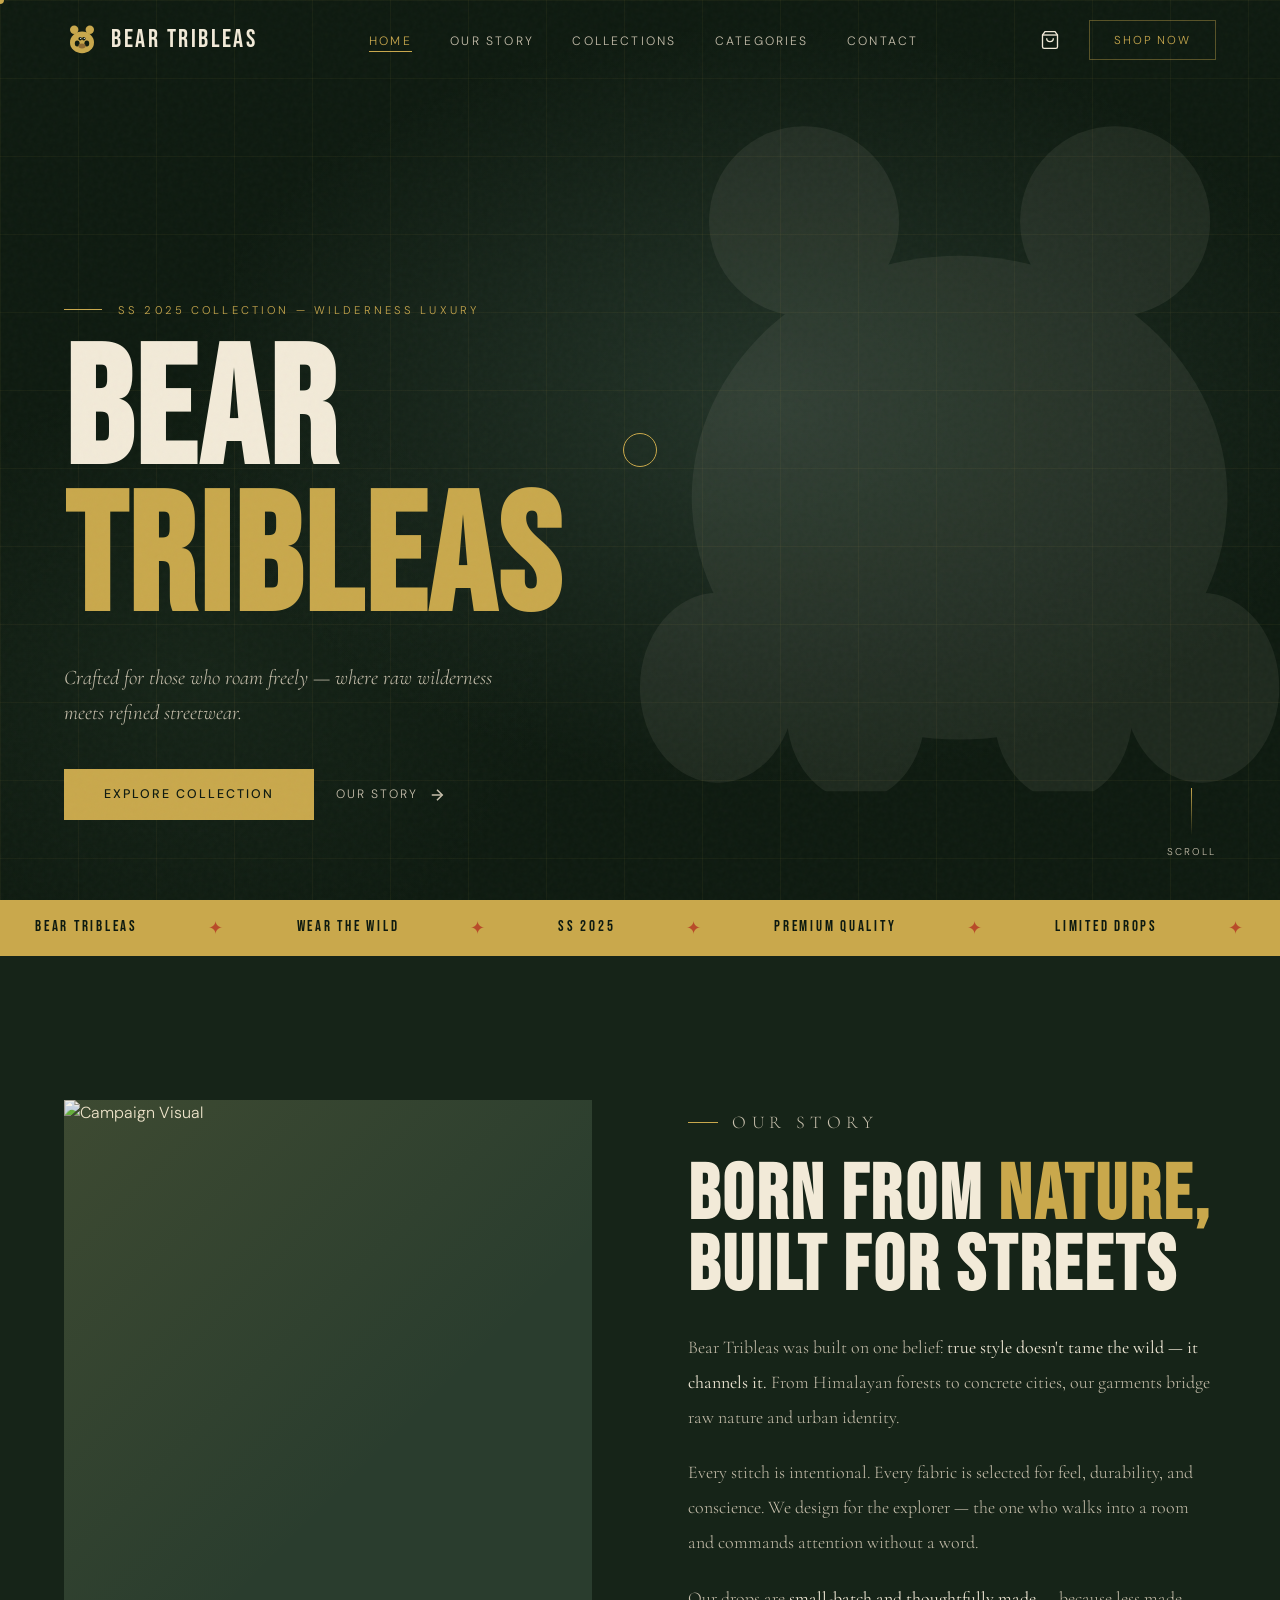
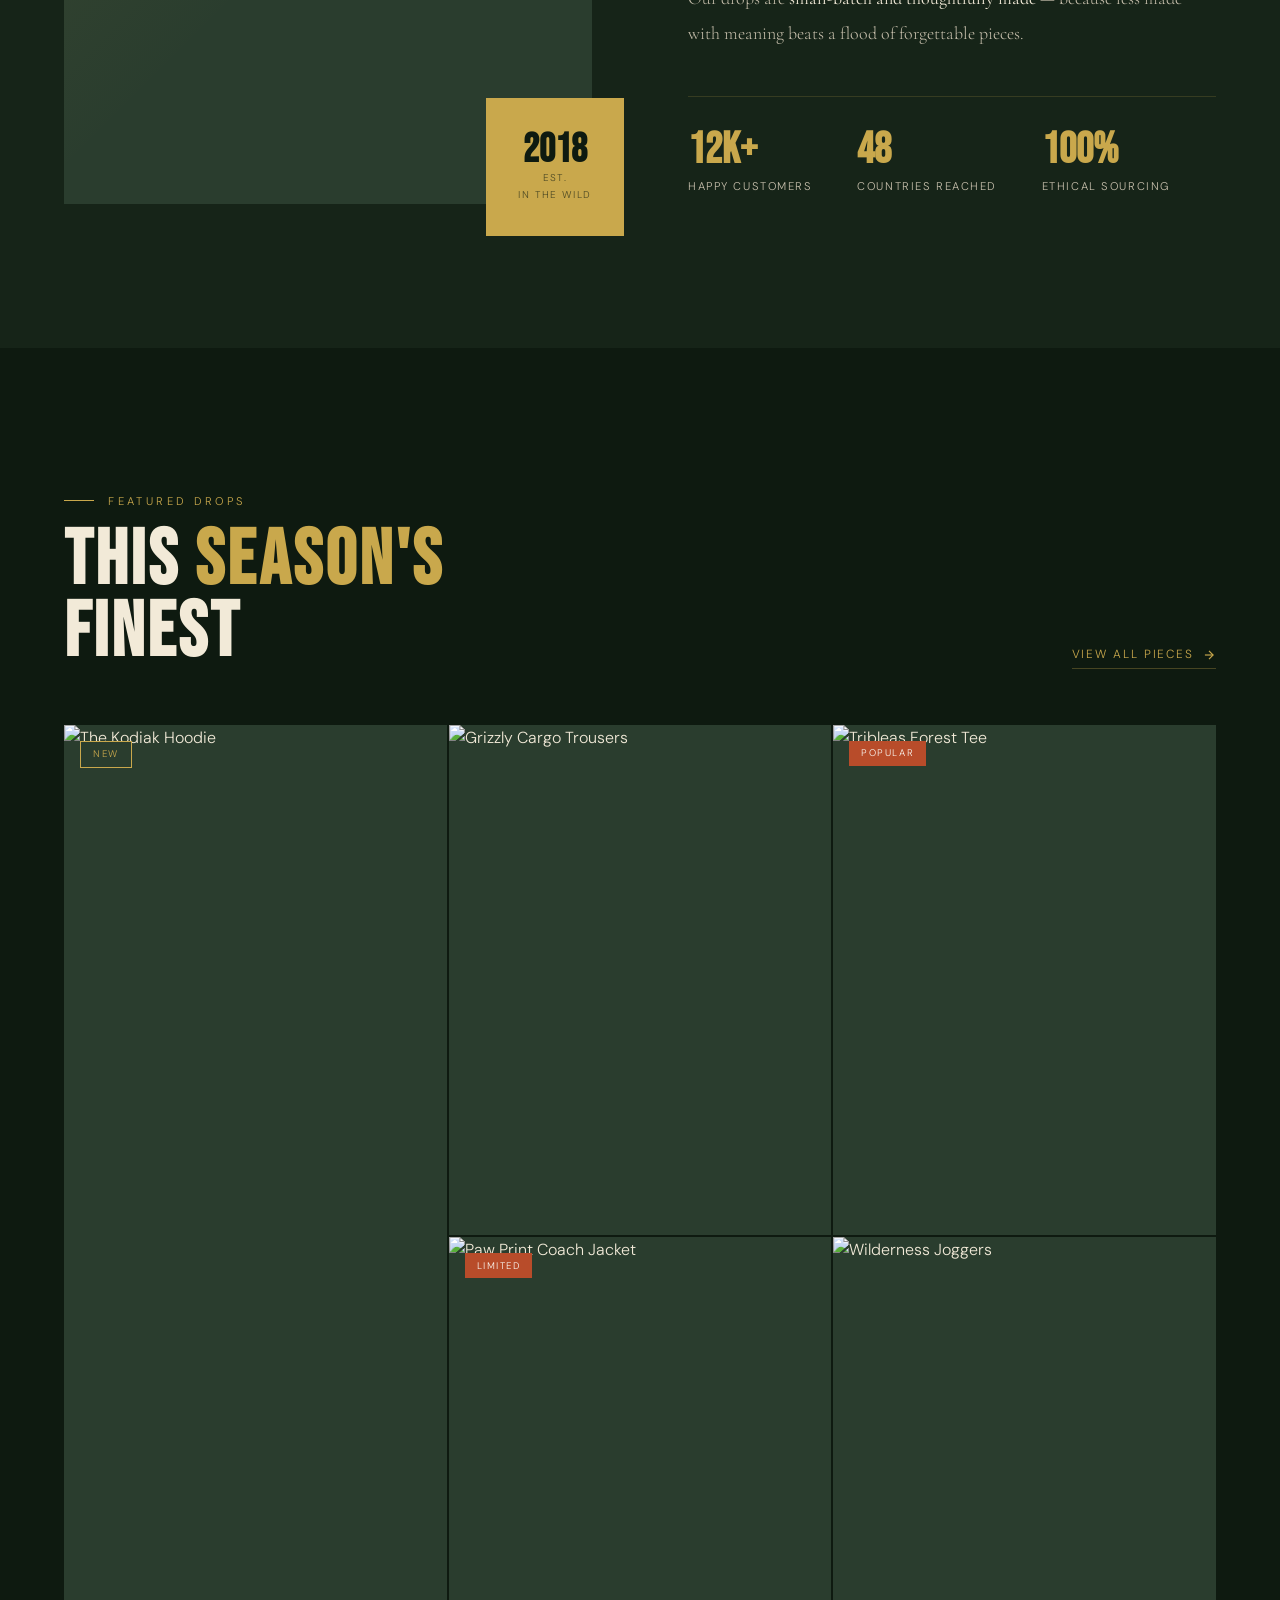
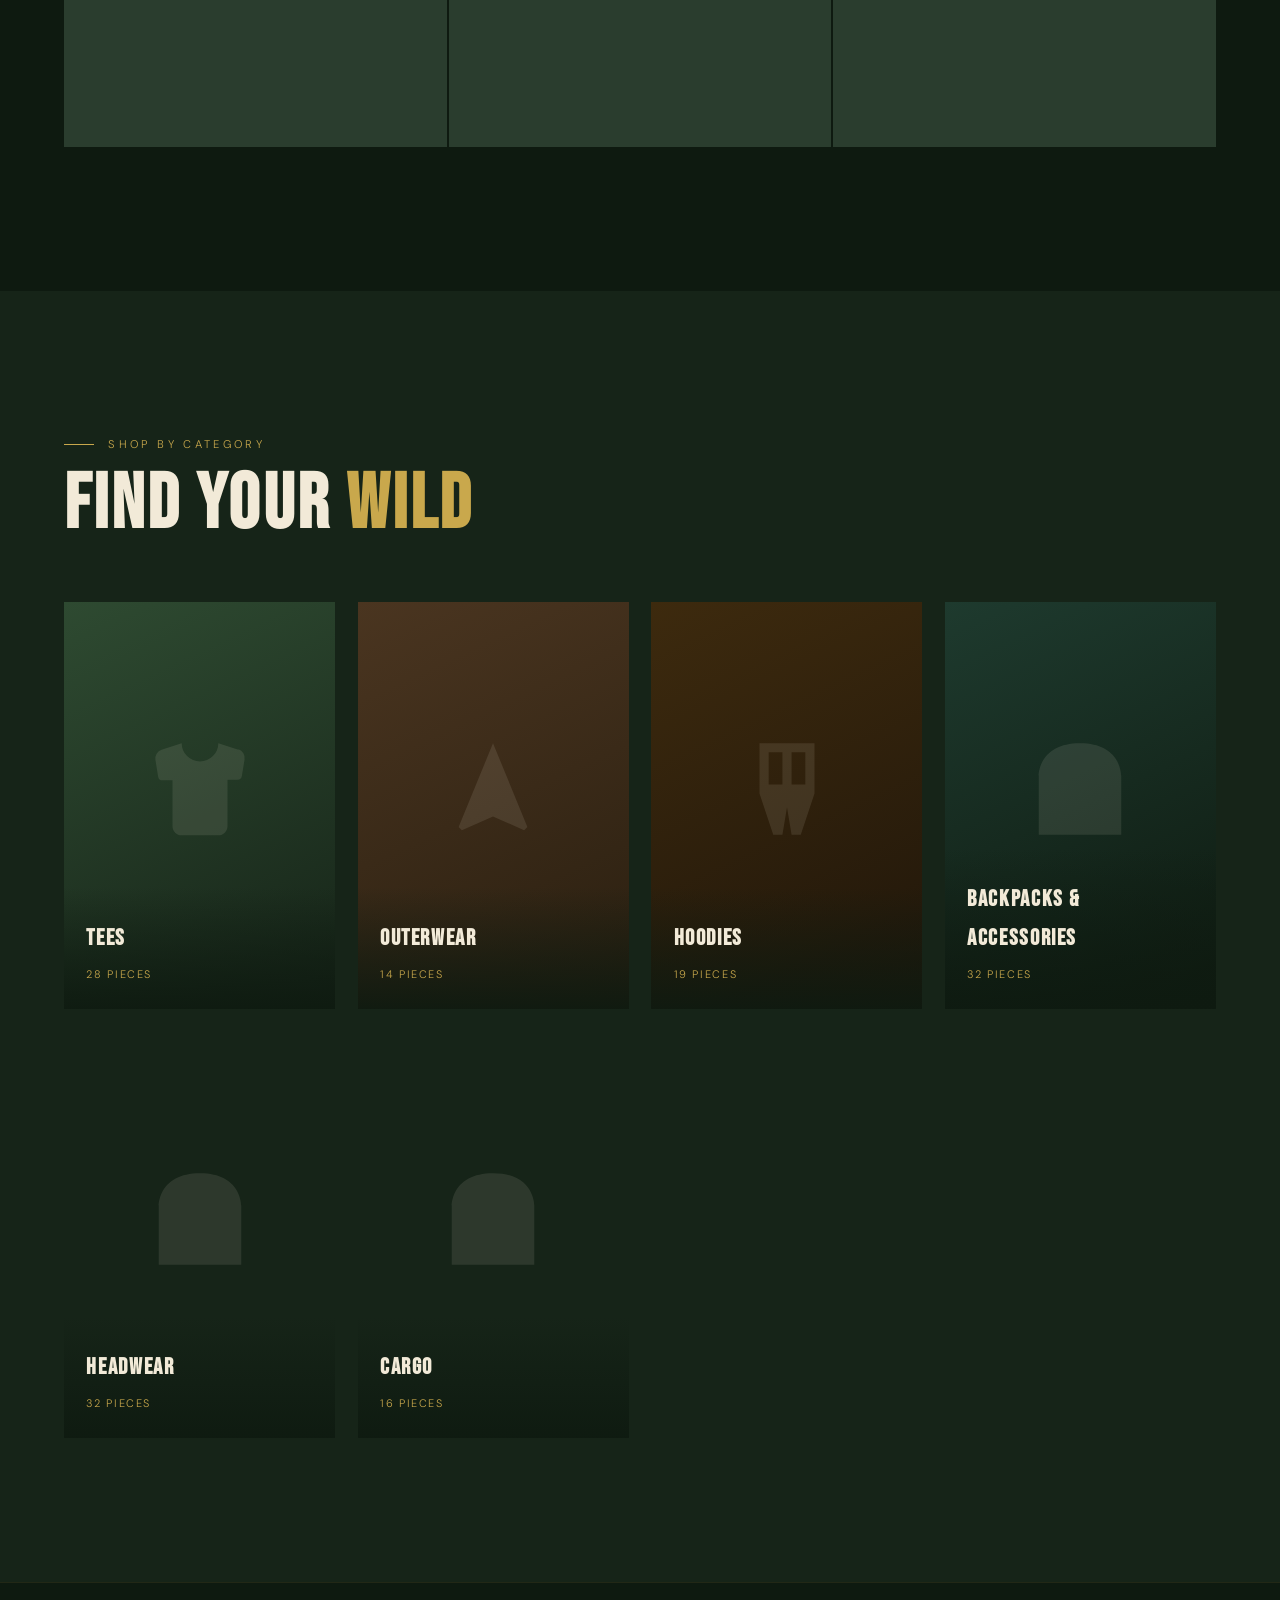
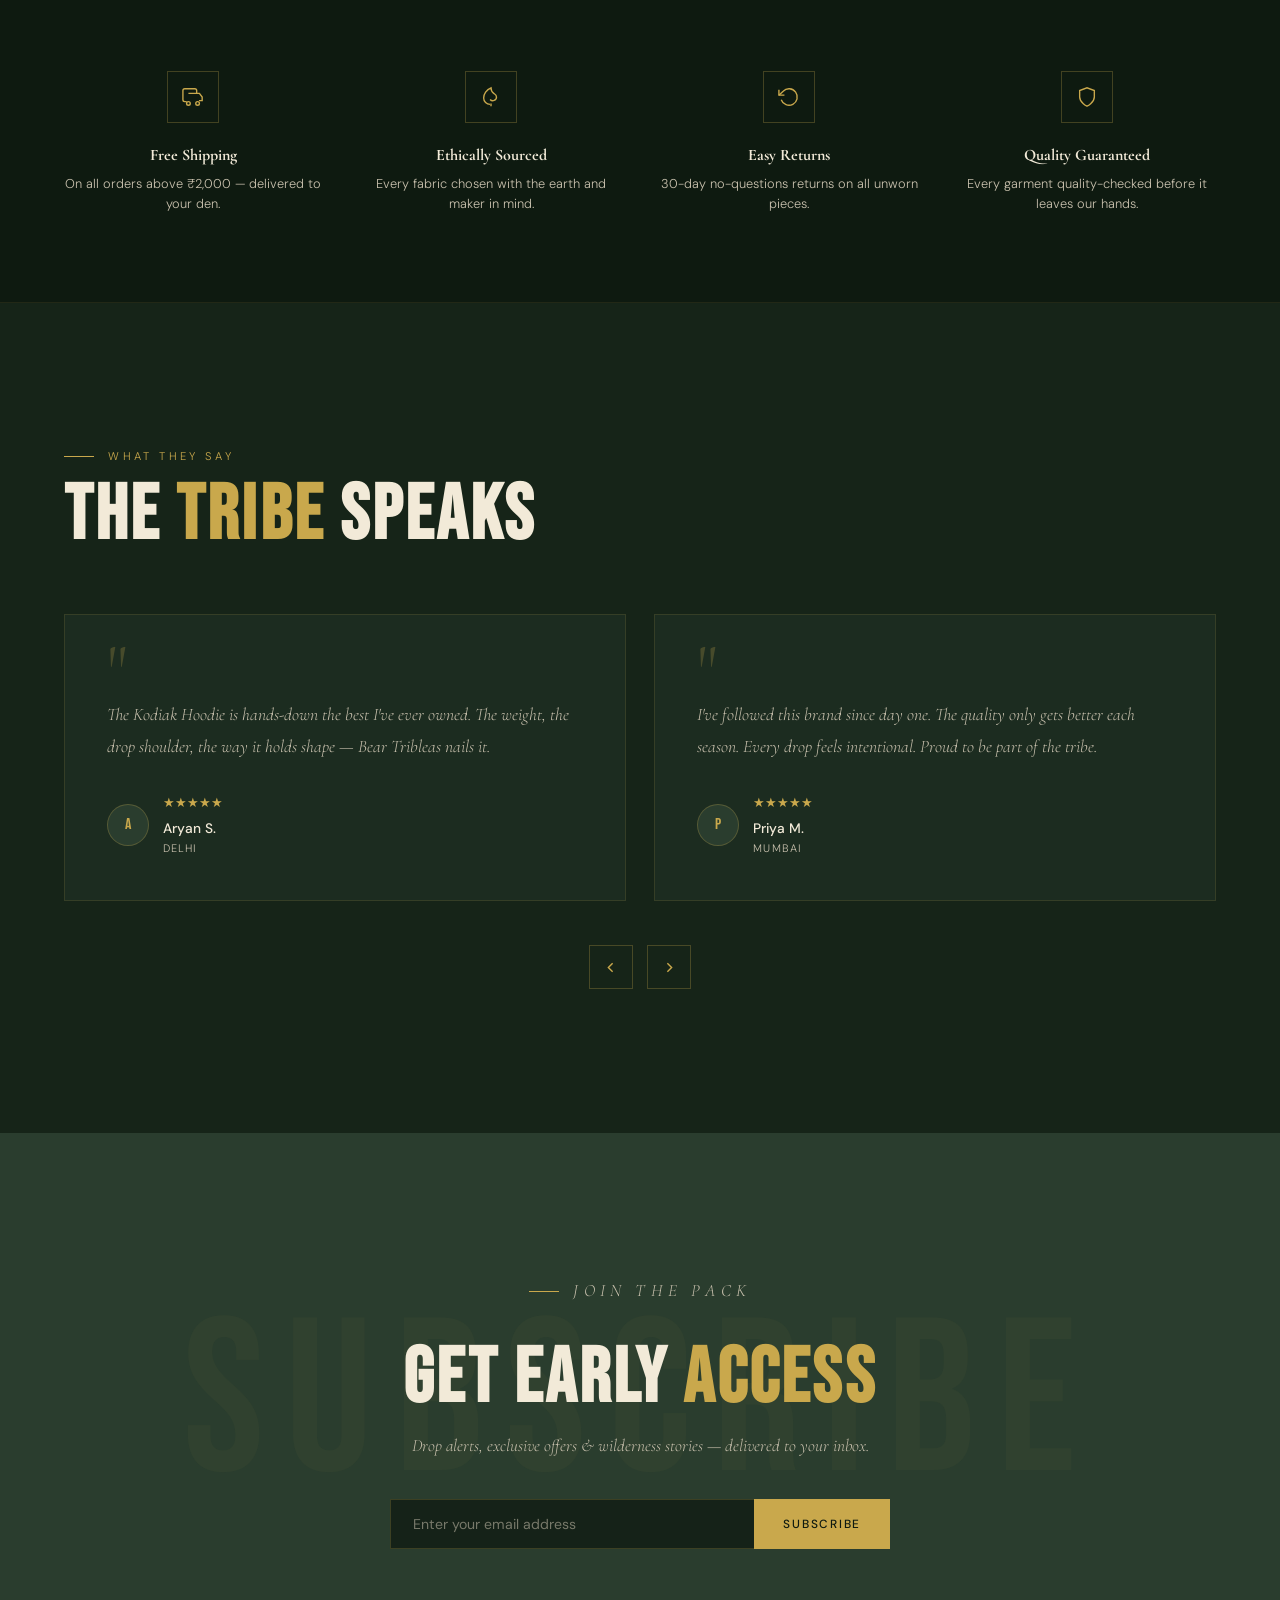
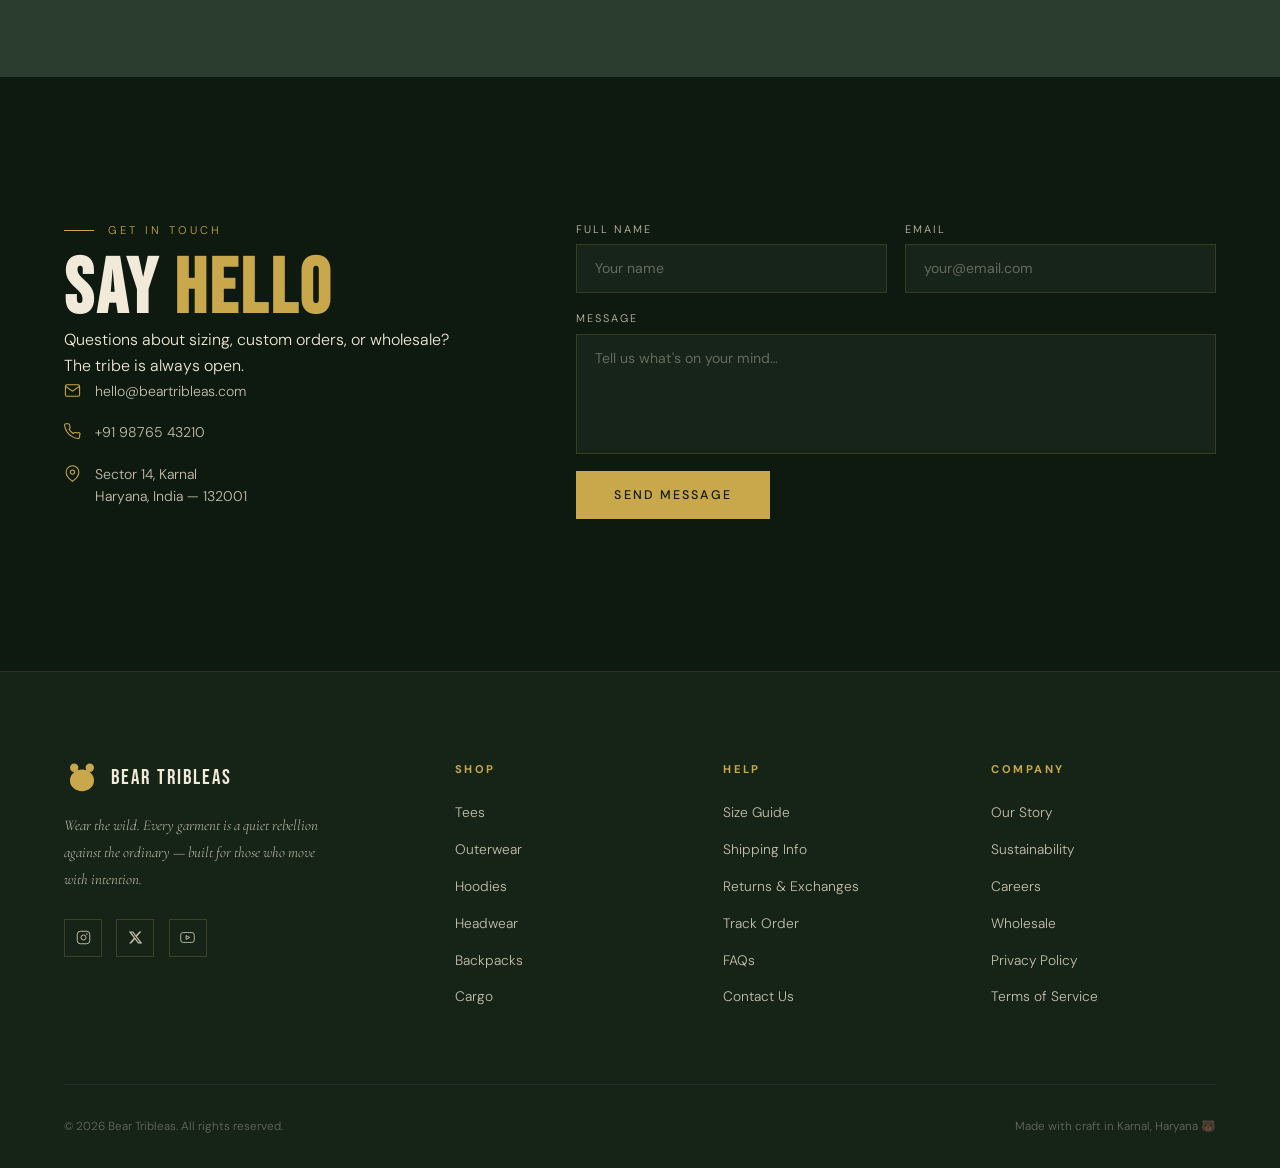
==== commit c6ad8fc6: "Add files via upload" ====
--- a/index.html
+++ b/index.html
@@ -83,14 +83,14 @@
   </ul>
 
   <div class="nav-actions">
-    <button class="nav-cart-btn" data-cart-open aria-label="Open cart">
+    <a href="crate.html" class="nav-cart-btn" aria-label="Open cart">
       <svg viewBox="0 0 24 24" fill="none" stroke="currentColor" stroke-width="1.6">
         <path d="M6 2L3 6v14a2 2 0 002 2h14a2 2 0 002-2V6l-3-4z"/>
         <line x1="3" y1="6" x2="21" y2="6"/>
         <path d="M16 10a4 4 0 01-8 0"/>
       </svg>
       <span class="cart-badge" id="cart-badge">0</span>
-    </button>
+    </a>
     <a href="tees.html" class="nav-shop-btn">Shop Now</a>
     <button class="nav-hamburger" id="nav-hamburger" aria-label="Toggle menu" aria-expanded="false">
       <span></span><span></span><span></span>
